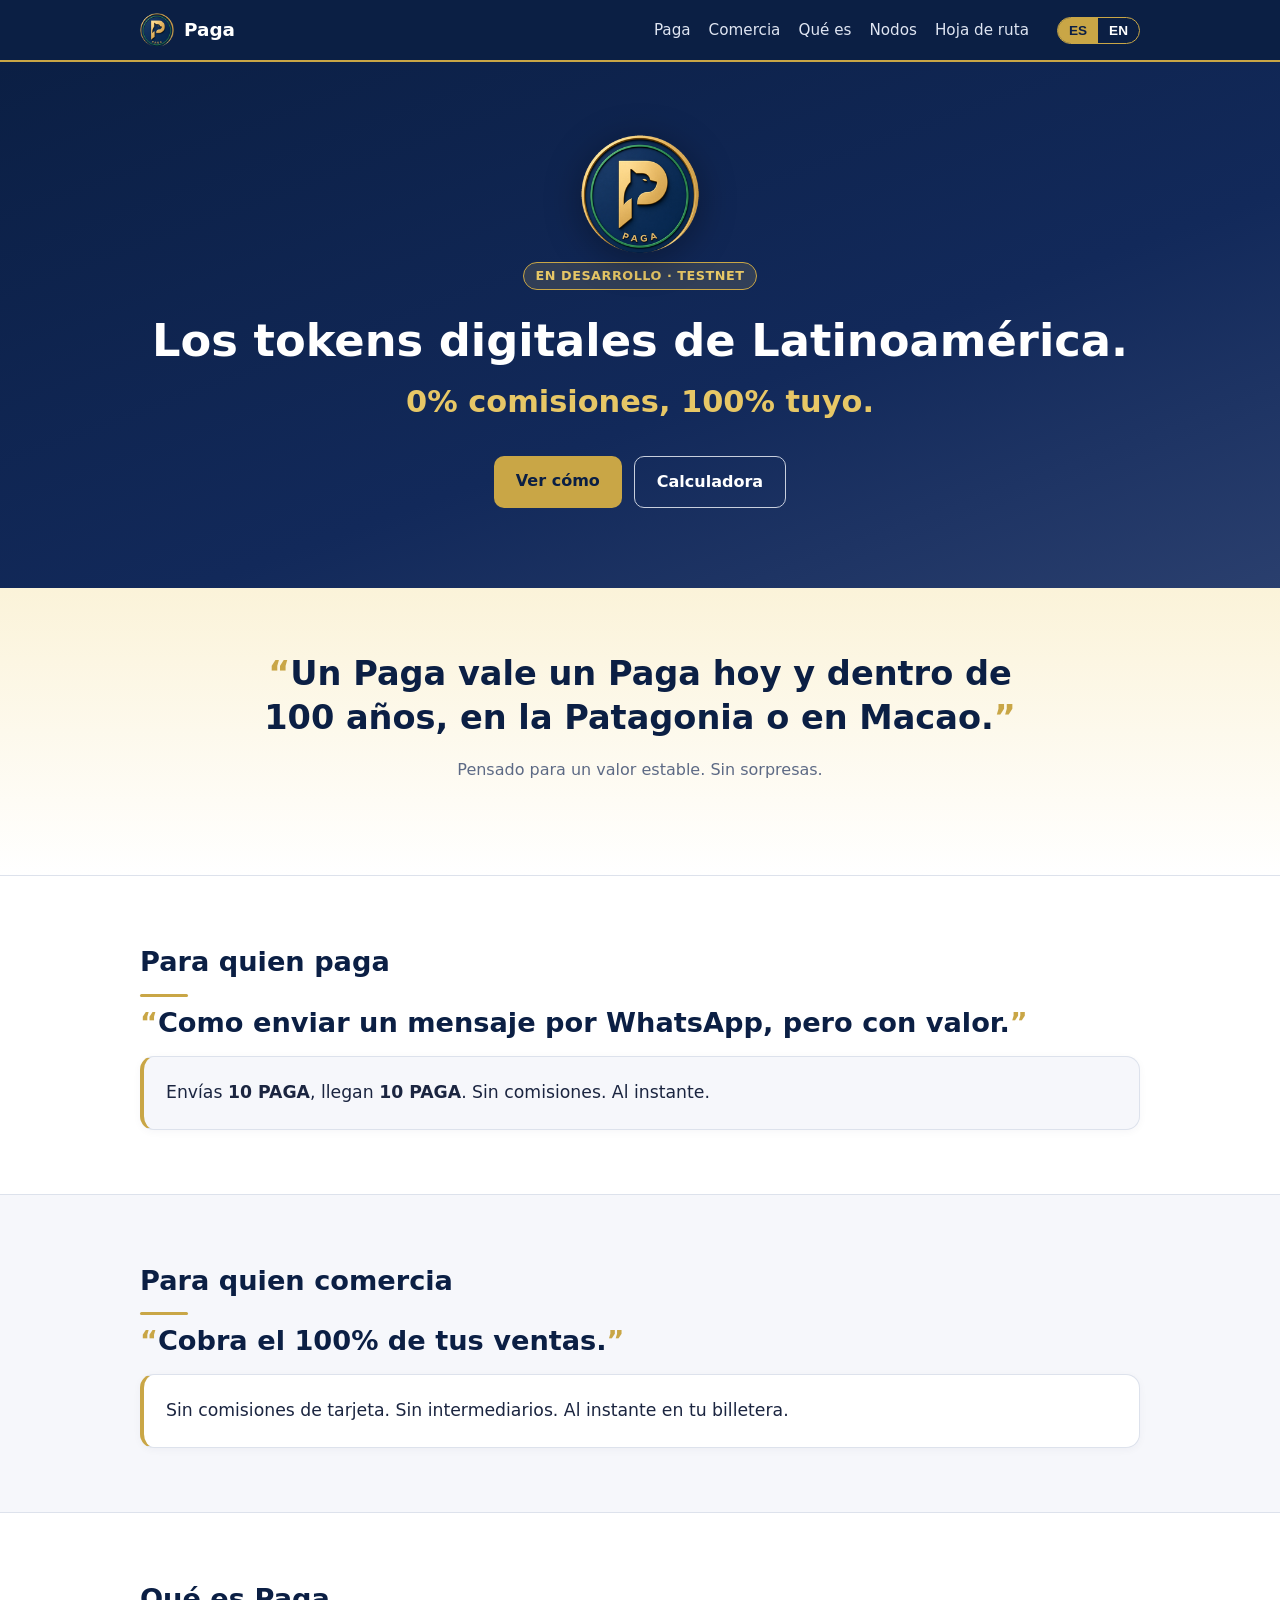
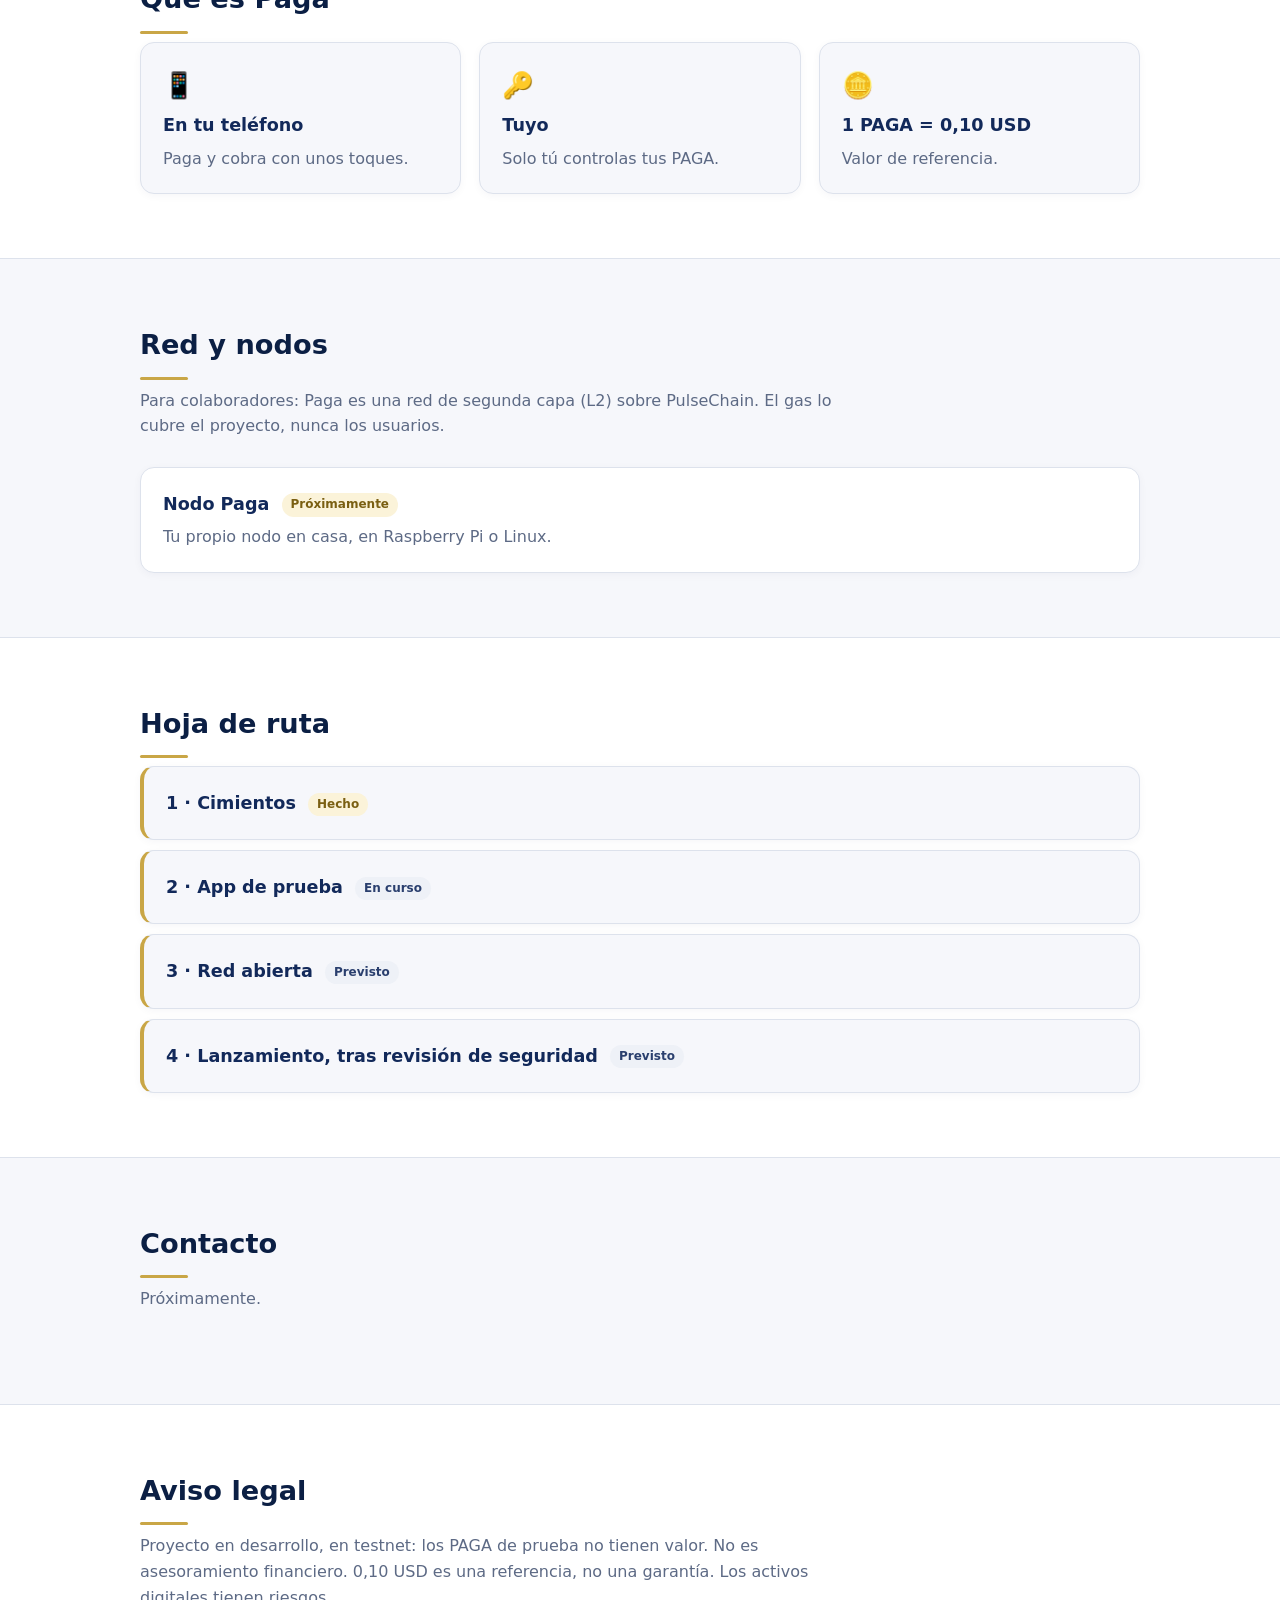
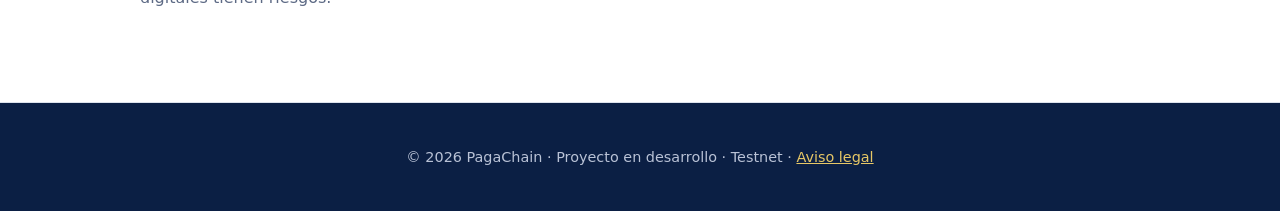
==== index.html @ f7563460 "Textos mucho más cortos (mientras más corto, mejor)" ====
<!doctype html>
<html lang="es">
<head>
<meta charset="utf-8">
<meta name="viewport" content="width=device-width,initial-scale=1">
<title data-en="Paga — The digital tokens of Latin America. 0% fees, 100% yours.">Paga — Los tokens digitales de Latinoamérica. 0% comisiones, 100% tuyo.</title>
<meta name="description" content="Los tokens digitales de Latinoamérica. 0% comisiones, 100% tuyo. Proyecto en desarrollo (testnet).">
<meta property="og:title" content="Paga — Los tokens digitales de Latinoamérica">
<meta property="og:description" content="0% comisiones, 100% tuyo. Un Paga vale un Paga hoy y dentro de 100 años. Proyecto en desarrollo (testnet).">
<meta property="og:image" content="https://pagachain.com/assets/paga-logo.png">
<meta property="og:url" content="https://pagachain.com/">
<meta name="theme-color" content="#0B1F44">
<link rel="icon" type="image/png" href="assets/paga-logo.png">
<link rel="apple-touch-icon" href="assets/apple-touch-icon.png">
<link rel="stylesheet" href="assets/style.css">
<script src="assets/i18n.js" defer></script>
</head>
<body>
<header>
  <div class="wrap">
    <a class="brand" href="#inicio"><img src="assets/paga-logo.png" alt="" width="34" height="34">Paga</a>
    <nav aria-label="Menú">
      <a href="#para-quien-paga" data-en="Pay">Paga</a>
      <a href="#para-quien-comercia" data-en="Sell">Comercia</a>
      <a href="#que-es" data-en="What is it">Qué es</a>
      <a href="#red" data-en="Nodes">Nodos</a>
      <a href="#hoja-de-ruta" data-en="Roadmap">Hoja de ruta</a>
    </nav>
    <div class="lang" role="group" aria-label="Idioma / Language">
      <button type="button" data-l="es" class="on">ES</button>
      <button type="button" data-l="en">EN</button>
    </div>
  </div>
</header>

<main>
<div class="hero" id="inicio">
  <div class="wrap">
    <img src="assets/paga-logo.png" alt="Logo PAGA" width="120" height="120">
    <div><span class="badge" data-en="IN DEVELOPMENT · TESTNET">EN DESARROLLO · TESTNET</span></div>
    <h1 data-en="The digital tokens of Latin America.">Los tokens digitales de Latinoamérica.</h1>
    <p class="slogan" data-en="0% fees, 100% yours.">0% comisiones, 100% tuyo.</p>
    <div class="btns">
      <a class="btn gold" href="#para-quien-paga" data-en="See how">Ver cómo</a>
      <a class="btn ghost" href="https://yvybitec-bigbot.github.io/paga-calculadora/" target="_blank" rel="noopener" data-en="Calculator">Calculadora</a>
    </div>
  </div>
</div>

<section id="valor" class="valor">
  <div class="wrap">
    <p class="quote" data-en="One Paga is worth one Paga today and 100 years from now, in Patagonia or in Macau.">Un Paga vale un Paga hoy y dentro de 100 años, en la Patagonia o en Macao.</p>
    <p class="lead center" data-en="Designed for a stable value. No surprises.">Pensado para un valor estable. Sin sorpresas.</p>
  </div>
</section>

<section id="para-quien-paga">
  <div class="wrap">
    <h2 data-en="For those who pay">Para quien paga</h2>
    <p class="quote left" data-en="Like sending a WhatsApp message, but with value.">Como enviar un mensaje por WhatsApp, pero con valor.</p>
    <div class="card highlight"><p data-en="You send <b>10 PAGA</b>, <b>10 PAGA</b> arrive. No fees. Instant.">Envías <b>10 PAGA</b>, llegan <b>10 PAGA</b>. Sin comisiones. Al instante.</p></div>
  </div>
</section>

<section id="para-quien-comercia">
  <div class="wrap">
    <h2 data-en="For those who sell">Para quien comercia</h2>
    <p class="quote left" data-en="Get 100% of your sales.">Cobra el 100% de tus ventas.</p>
    <div class="card highlight"><p data-en="No card fees. No intermediaries. Instantly in your wallet.">Sin comisiones de tarjeta. Sin intermediarios. Al instante en tu billetera.</p></div>
  </div>
</section>

<section id="que-es">
  <div class="wrap">
    <h2 data-en="What is Paga">Qué es Paga</h2>
    <div class="grid">
      <div class="card"><div class="icon">📱</div><h3 data-en="On your phone">En tu teléfono</h3><p data-en="Pay and get paid in a few taps.">Paga y cobra con unos toques.</p></div>
      <div class="card"><div class="icon">🔑</div><h3 data-en="Yours">Tuyo</h3><p data-en="Only you control your PAGA.">Solo tú controlas tus PAGA.</p></div>
      <div class="card"><div class="icon">🪙</div><h3 data-en="1 PAGA = 0.10 USD">1 PAGA = 0,10 USD</h3><p data-en="Reference value.">Valor de referencia.</p></div>
    </div>
  </div>
</section>

<section id="red">
  <div class="wrap">
    <h2 data-en="Network and nodes">Red y nodos</h2>
    <p class="lead" data-en="For collaborators: Paga is a layer-2 network (L2) on PulseChain. The project covers the gas, never the users.">Para colaboradores: Paga es una red de segunda capa (L2) sobre PulseChain. El gas lo cubre el proyecto, nunca los usuarios.</p>
    <div class="card"><h3><span data-en="Paga Node">Nodo Paga</span> <span class="tag gold" data-en="Coming soon">Próximamente</span></h3><p data-en="Run a node at home, on a Raspberry Pi or Linux.">Tu propio nodo en casa, en Raspberry Pi o Linux.</p></div>
  </div>
</section>

<section id="hoja-de-ruta">
  <div class="wrap">
    <h2 data-en="Roadmap">Hoja de ruta</h2>
    <div class="road">
      <div class="card"><h3><span data-en="1 · Foundations">1 · Cimientos</span> <span class="tag gold" data-en="Done">Hecho</span></h3></div>
      <div class="card"><h3><span data-en="2 · Test app">2 · App de prueba</span> <span class="tag" data-en="In progress">En curso</span></h3></div>
      <div class="card"><h3><span data-en="3 · Open network">3 · Red abierta</span> <span class="tag" data-en="Planned">Previsto</span></h3></div>
      <div class="card"><h3><span data-en="4 · Launch, after a security review">4 · Lanzamiento, tras revisión de seguridad</span> <span class="tag" data-en="Planned">Previsto</span></h3></div>
    </div>
  </div>
</section>

<section id="contacto">
  <div class="wrap">
    <h2 data-en="Contact">Contacto</h2>
    <p class="lead" data-en="Coming soon.">Próximamente.</p>
  </div>
</section>

<section id="aviso-legal" class="legal">
  <div class="wrap">
    <h2 data-en="Legal notice">Aviso legal</h2>
    <p class="lead" data-en="Project in development, on testnet: test PAGA have no value. Not financial advice. 0.10 USD is a reference, not a guarantee. Digital assets carry risks.">Proyecto en desarrollo, en testnet: los PAGA de prueba no tienen valor. No es asesoramiento financiero. 0,10 USD es una referencia, no una garantía. Los activos digitales tienen riesgos.</p>
  </div>
</section>
</main>

<footer>
  <div class="wrap">
    <p>© 2026 PagaChain · <span data-en="Project in development · Testnet">Proyecto en desarrollo · Testnet</span> · <a href="#aviso-legal" data-en="Legal notice">Aviso legal</a></p>
  </div>
</footer>
</body>
</html>
---- assets/style.css ----
:root{--navy:#0B1F44;--navy2:#12295A;--navy3:#2A3F6E;--gold:#C9A646;--gold2:#E7C766;--text:#1b2540;--muted:#5d6a85;--bg:#f6f7fb;--line:#dde2ec}
*{box-sizing:border-box}
html{scroll-behavior:smooth}
body{margin:0;font-family:-apple-system,system-ui,"Segoe UI",Roboto,sans-serif;color:var(--text);background:var(--bg);line-height:1.6}
a{color:var(--navy2)}
.wrap{max-width:1040px;margin:0 auto;padding:0 20px}
header{position:sticky;top:0;z-index:10;background:var(--navy);color:#fff;border-bottom:2px solid var(--gold)}
header .wrap{display:flex;align-items:center;gap:16px;height:60px}
.brand{display:flex;align-items:center;gap:10px;color:#fff;text-decoration:none;font-weight:700;font-size:1.15rem}
.brand img{width:34px;height:34px}
nav{margin-left:auto;display:flex;gap:18px;flex-wrap:wrap}
nav a{color:#dfe5f2;text-decoration:none;font-size:.95rem}
nav a:hover{color:var(--gold2)}
.lang{margin-left:12px;display:flex;border:1px solid var(--gold);border-radius:999px;overflow:hidden}
.lang button{background:none;border:0;color:#fff;padding:5px 11px;cursor:pointer;font-weight:600;font-size:.85rem}
.lang button.on{background:var(--gold);color:var(--navy)}
@media(max-width:820px){nav{display:none}.lang{margin-left:auto}}
.hero{background:linear-gradient(160deg,var(--navy) 0%,var(--navy2) 60%,var(--navy3) 100%);color:#fff;padding:72px 0 80px;text-align:center}
.hero img{width:120px;height:120px;filter:drop-shadow(0 6px 18px rgba(0,0,0,.35))}
.hero h1{font-size:clamp(1.8rem,4.5vw,2.8rem);margin:18px 0 10px;line-height:1.2}
.hero h1 span{color:var(--gold2)}
.hero p{max-width:640px;margin:0 auto 28px;color:#d4dbea;font-size:1.08rem}
.badge{display:inline-block;background:rgba(231,199,102,.15);color:var(--gold2);border:1px solid var(--gold);border-radius:999px;padding:3px 12px;font-size:.8rem;font-weight:600;letter-spacing:.04em;margin-bottom:6px}
.btns{display:flex;gap:12px;justify-content:center;flex-wrap:wrap}
.btn{display:inline-block;padding:12px 22px;border-radius:10px;text-decoration:none;font-weight:700}
.btn.gold{background:var(--gold);color:var(--navy)}
.btn.gold:hover{background:var(--gold2)}
.btn.ghost{border:1px solid #c8cfdd;color:#fff}
.btn.ghost:hover{border-color:var(--gold2);color:var(--gold2)}
section{padding:64px 0;border-bottom:1px solid var(--line)}
section:nth-of-type(even){background:#fff}
h2{color:var(--navy);font-size:1.7rem;margin:0 0 8px}
h2::after{content:"";display:block;width:48px;height:3px;background:var(--gold);margin-top:10px;border-radius:2px}
.lead{color:var(--muted);max-width:720px;margin:0 0 28px}
.grid{display:grid;grid-template-columns:repeat(auto-fit,minmax(230px,1fr));gap:18px}
.card{background:#fff;border:1px solid var(--line);border-radius:14px;padding:22px;box-shadow:0 2px 8px rgba(11,31,68,.04)}
section:nth-of-type(even) .card{background:var(--bg)}
.card h3{margin:0 0 6px;color:var(--navy2);font-size:1.1rem}
.card p{margin:0;color:var(--muted)}
.icon{font-size:1.6rem;margin-bottom:6px}
.steps{counter-reset:s;list-style:none;padding:0;margin:0;display:grid;gap:14px}
.steps li{counter-increment:s;position:relative;padding:16px 18px 16px 62px;background:#fff;border:1px solid var(--line);border-radius:12px}
.steps li::before{content:counter(s);position:absolute;left:16px;top:14px;width:32px;height:32px;border-radius:50%;background:var(--navy);color:var(--gold2);display:grid;place-items:center;font-weight:700}
.road{display:grid;gap:10px}
.road .card{border-left:4px solid var(--gold)}
.tag{display:inline-block;font-size:.75rem;font-weight:700;padding:2px 9px;border-radius:999px;background:#eef1f7;color:var(--navy3);margin-left:6px;vertical-align:middle}
.tag.gold{background:#fbf3d9;color:#7a5f12}
.legal{background:#fff}
.legal ul{color:var(--muted);padding-left:20px}
footer{background:var(--navy);color:#b9c2d6;padding:28px 0;font-size:.9rem;text-align:center}
footer a{color:var(--gold2)}
[data-en]{}
.hero p.slogan{color:var(--gold2);font-size:clamp(1.3rem,3.2vw,1.9rem);font-weight:700;margin:0 auto 30px}
section.valor{background:linear-gradient(180deg,#fbf3d9 0%,#fff 100%)}
.quote{font-size:clamp(1.4rem,3.6vw,2.1rem);font-weight:800;color:var(--navy);text-align:center;max-width:820px;margin:0 auto 18px;line-height:1.3}
.quote::before{content:"“";color:var(--gold)}.quote::after{content:"”";color:var(--gold)}
.lead.center{text-align:center;margin-left:auto;margin-right:auto}
.quote.left{text-align:left;margin:6px 0 16px;max-width:none;font-size:clamp(1.25rem,3vw,1.7rem)}
.card.highlight{border-left:4px solid var(--gold);font-size:1.08rem}
.card.highlight p{color:var(--text)}
.road .card h3{margin:0}
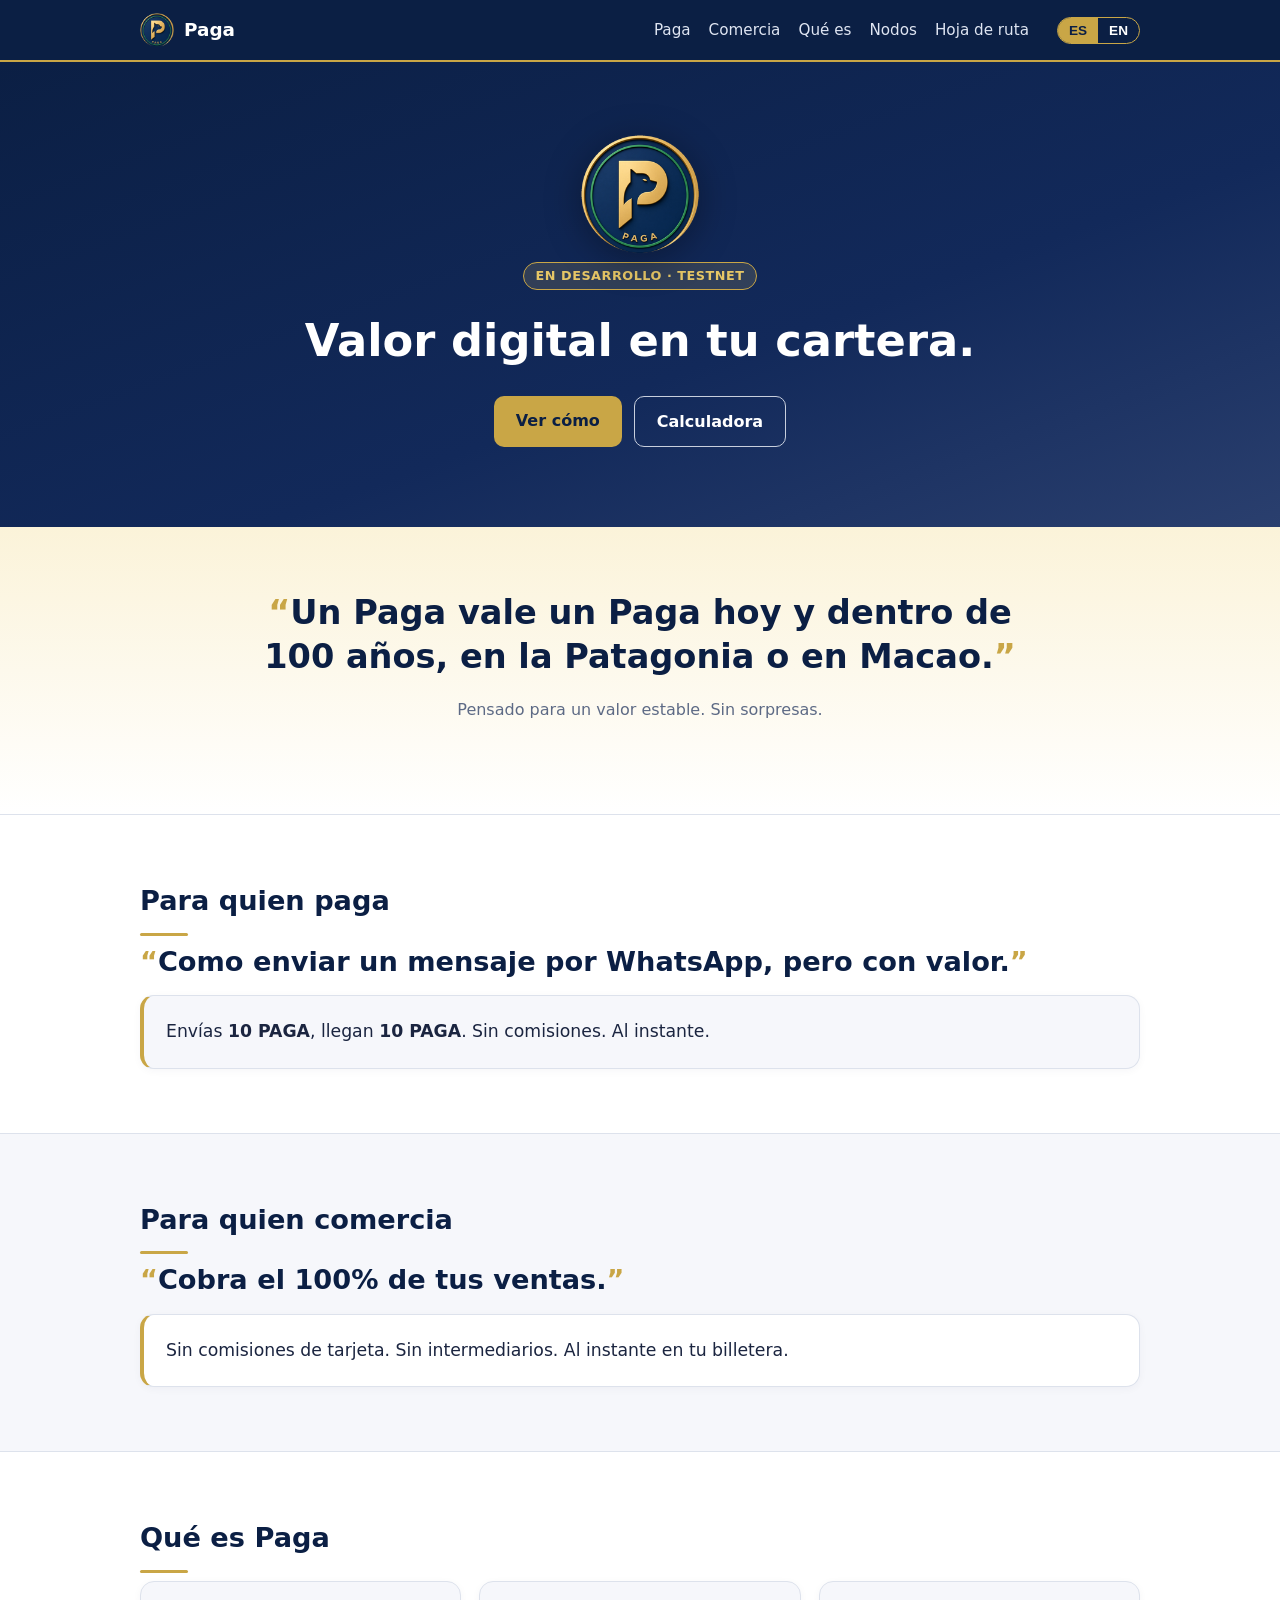
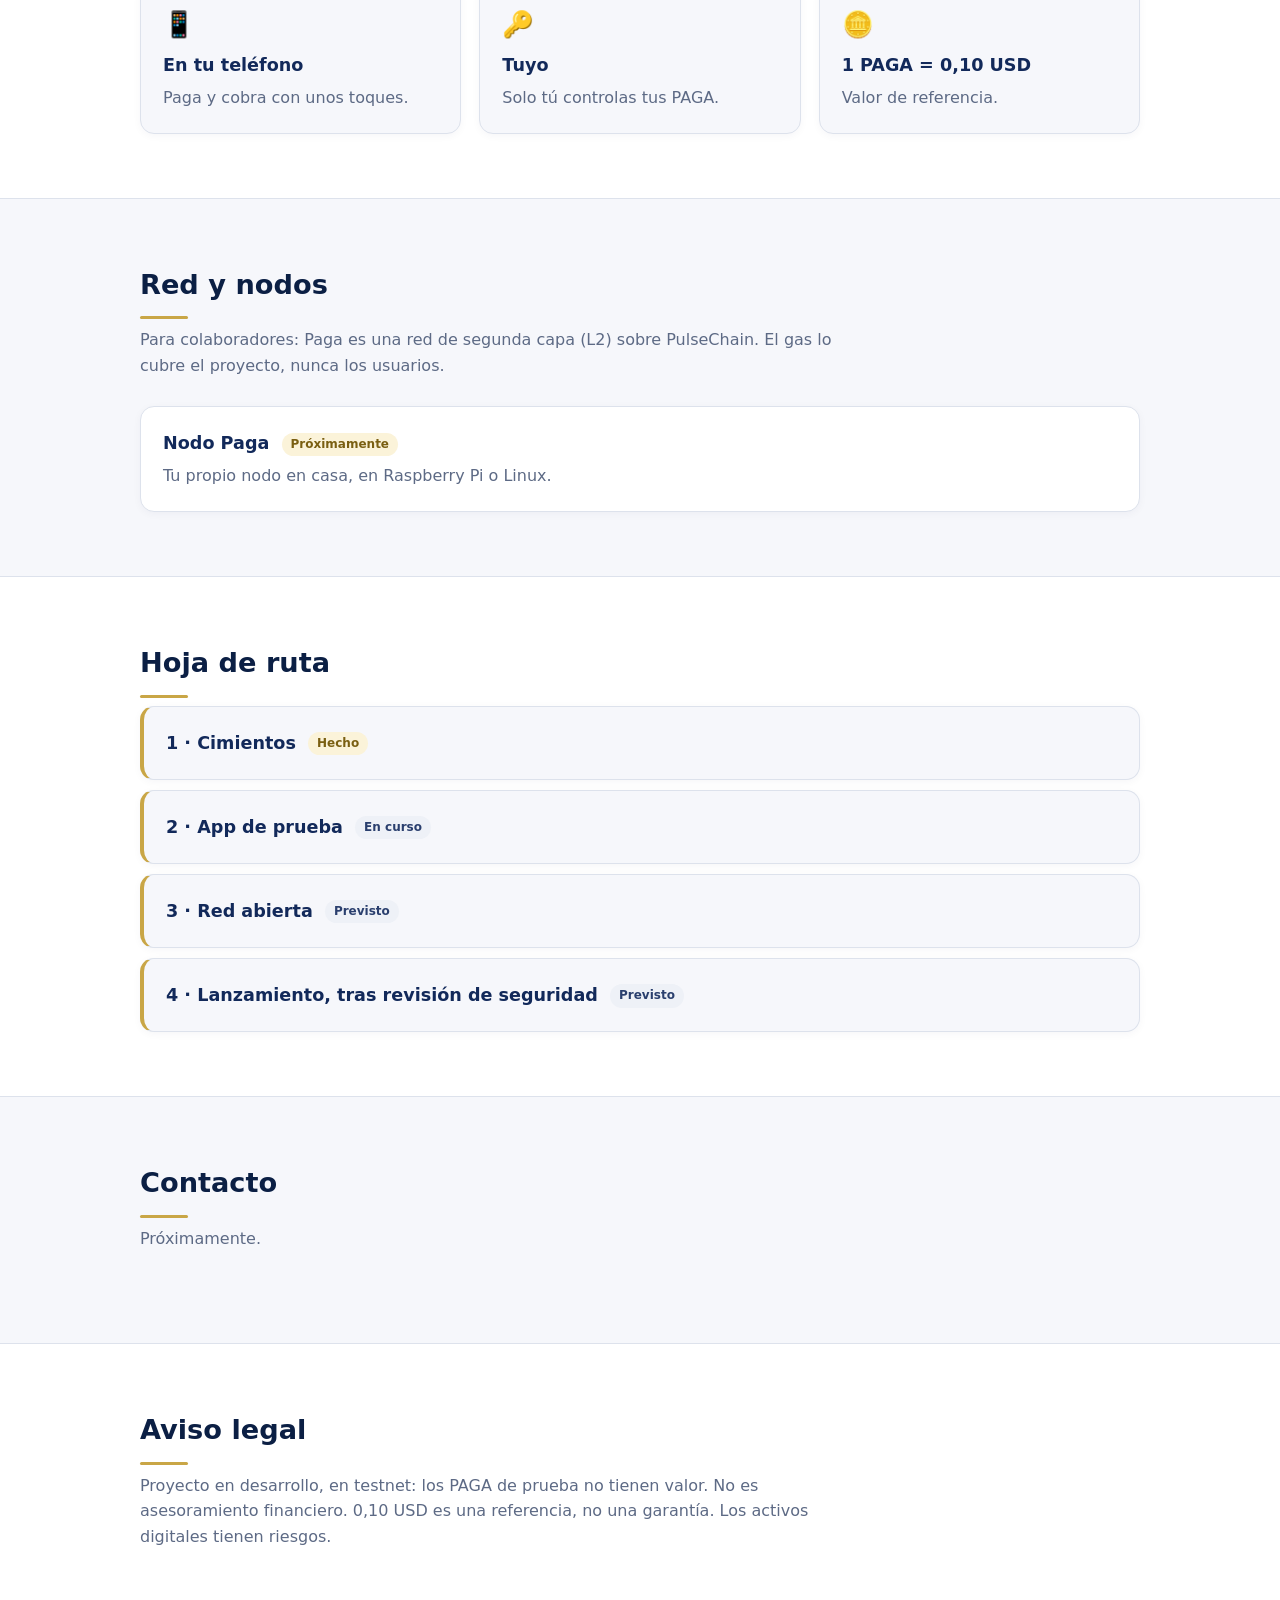
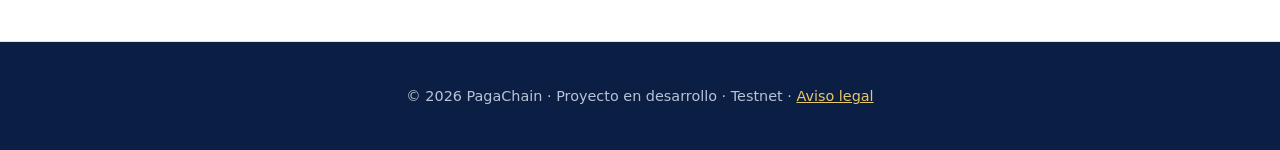
==== commit eb0cca63: "Hero: 'Valor digital en tu cartera.'" ====
--- a/index.html
+++ b/index.html
@@ -3,10 +3,14 @@
 <head>
 <meta charset="utf-8">
 <meta name="viewport" content="width=device-width,initial-scale=1">
-<title data-en="Paga — The digital tokens of Latin America. 0% fees, 100% yours.">Paga — Los tokens digitales de Latinoamérica. 0% comisiones, 100% tuyo.</title>
-<meta name="description" content="Los tokens digitales de Latinoamérica. 0% comisiones, 100% tuyo. Proyecto en desarrollo (testnet).">
-<meta property="og:title" content="Paga — Los tokens digitales de Latinoamérica">
-<meta property="og:description" content="0% comisiones, 100% tuyo. Un Paga vale un Paga hoy y dentro de 100 años. Proyecto en desarrollo (testnet).">
+<title data-en="Paga — Digital value in your wallet">Paga — Valor digital en tu cartera</title>
+<meta name="description" content="Paga — Valor digital en tu cartera. Proyecto en desarrollo (testnet).">
+<meta property="og:title" content="Paga — Valor digital en tu cartera">
+<meta property="og:description" content="Paga — Valor digital en tu cartera. Proyecto en desarrollo (testnet).">
+<meta name="twitter:card" content="summary">
+<meta name="twitter:title" content="Paga — Valor digital en tu cartera">
+<meta name="twitter:description" content="Paga — Valor digital en tu cartera. Proyecto en desarrollo (testnet).">
+<meta name="twitter:image" content="https://pagachain.com/assets/paga-logo.png">
 <meta property="og:image" content="https://pagachain.com/assets/paga-logo.png">
 <meta property="og:url" content="https://pagachain.com/">
 <meta name="theme-color" content="#0B1F44">
@@ -38,8 +42,7 @@
   <div class="wrap">
     <img src="assets/paga-logo.png" alt="Logo PAGA" width="120" height="120">
     <div><span class="badge" data-en="IN DEVELOPMENT · TESTNET">EN DESARROLLO · TESTNET</span></div>
-    <h1 data-en="The digital tokens of Latin America.">Los tokens digitales de Latinoamérica.</h1>
-    <p class="slogan" data-en="0% fees, 100% yours.">0% comisiones, 100% tuyo.</p>
+    <h1 data-en="Digital value in your wallet.">Valor digital en tu cartera.</h1>
     <div class="btns">
       <a class="btn gold" href="#para-quien-paga" data-en="See how">Ver cómo</a>
       <a class="btn ghost" href="https://yvybitec-bigbot.github.io/paga-calculadora/" target="_blank" rel="noopener" data-en="Calculator">Calculadora</a>
--- a/assets/style.css
+++ b/assets/style.css
@@ -17,7 +17,7 @@
 @media(max-width:820px){nav{display:none}.lang{margin-left:auto}}
 .hero{background:linear-gradient(160deg,var(--navy) 0%,var(--navy2) 60%,var(--navy3) 100%);color:#fff;padding:72px 0 80px;text-align:center}
 .hero img{width:120px;height:120px;filter:drop-shadow(0 6px 18px rgba(0,0,0,.35))}
-.hero h1{font-size:clamp(1.8rem,4.5vw,2.8rem);margin:18px 0 10px;line-height:1.2}
+.hero h1{font-size:clamp(1.8rem,4.5vw,2.8rem);margin:18px 0 28px;line-height:1.2}
 .hero h1 span{color:var(--gold2)}
 .hero p{max-width:640px;margin:0 auto 28px;color:#d4dbea;font-size:1.08rem}
 .badge{display:inline-block;background:rgba(231,199,102,.15);color:var(--gold2);border:1px solid var(--gold);border-radius:999px;padding:3px 12px;font-size:.8rem;font-weight:600;letter-spacing:.04em;margin-bottom:6px}
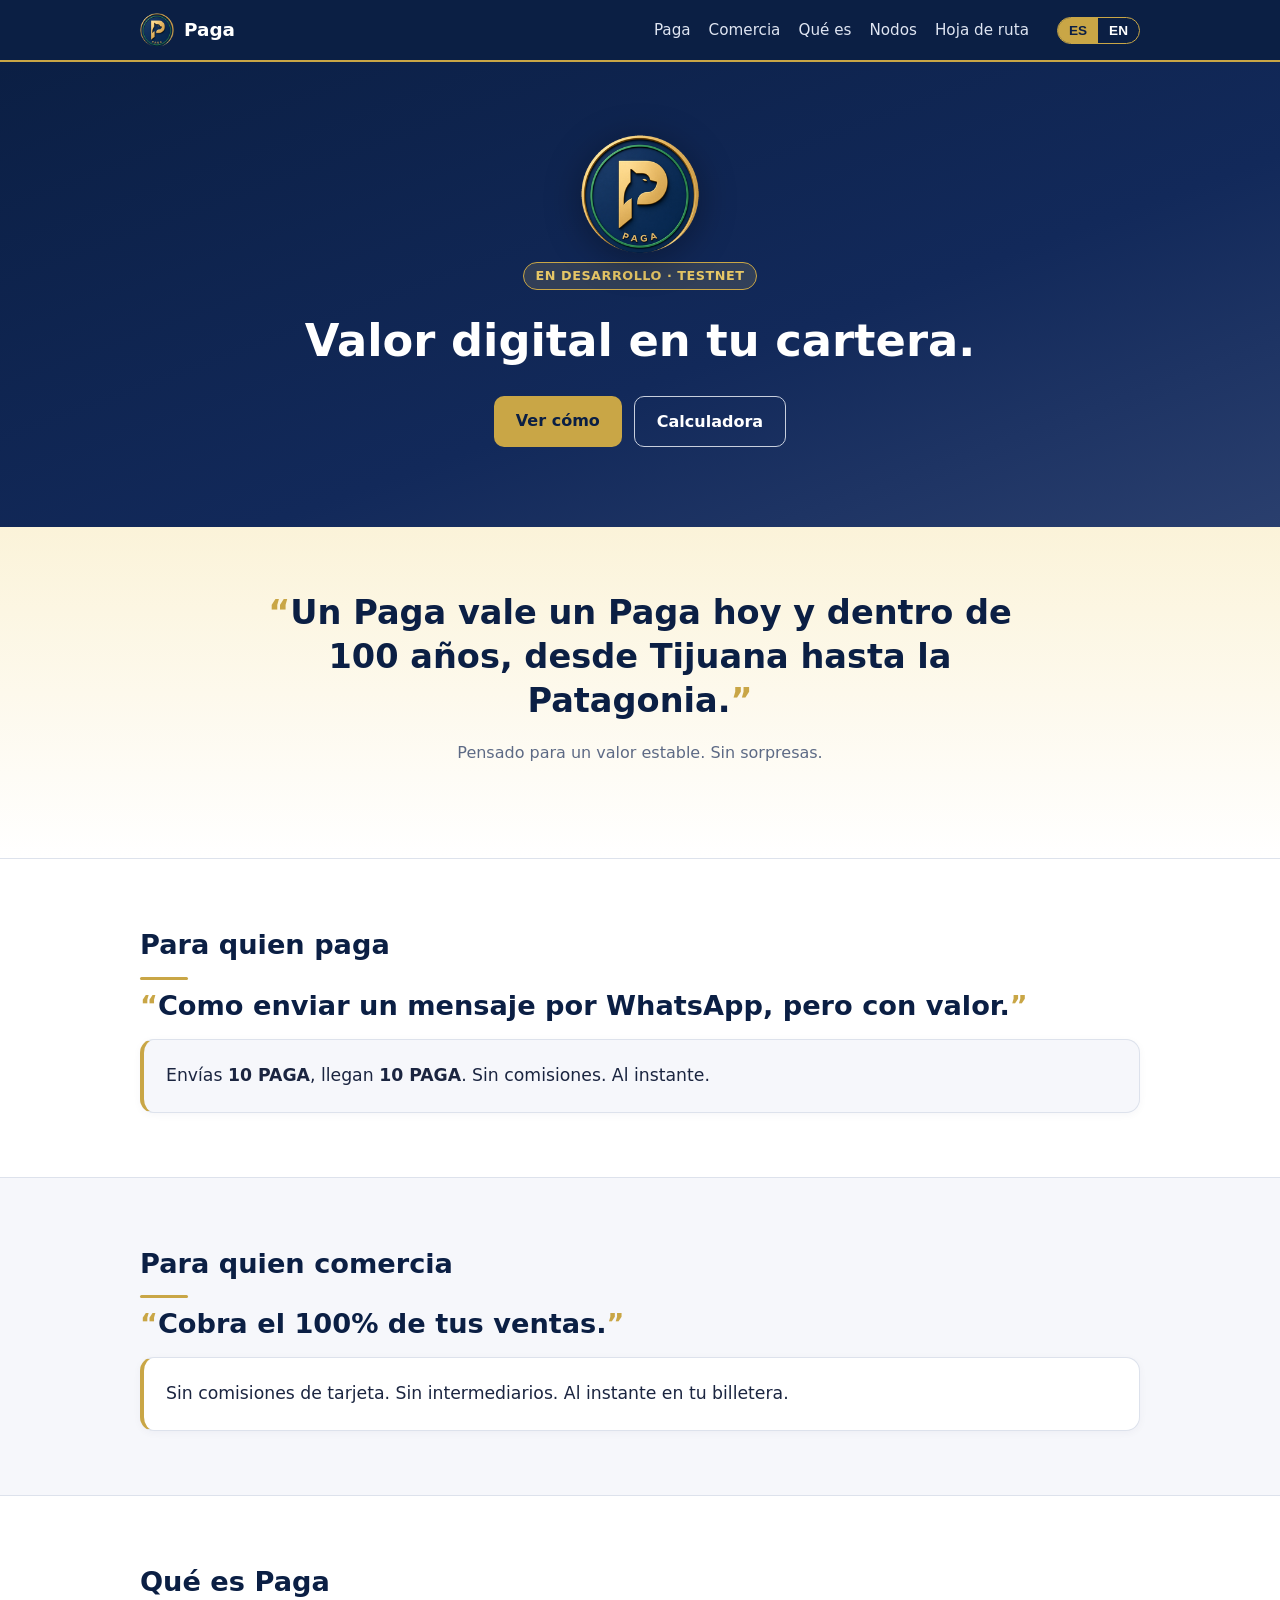
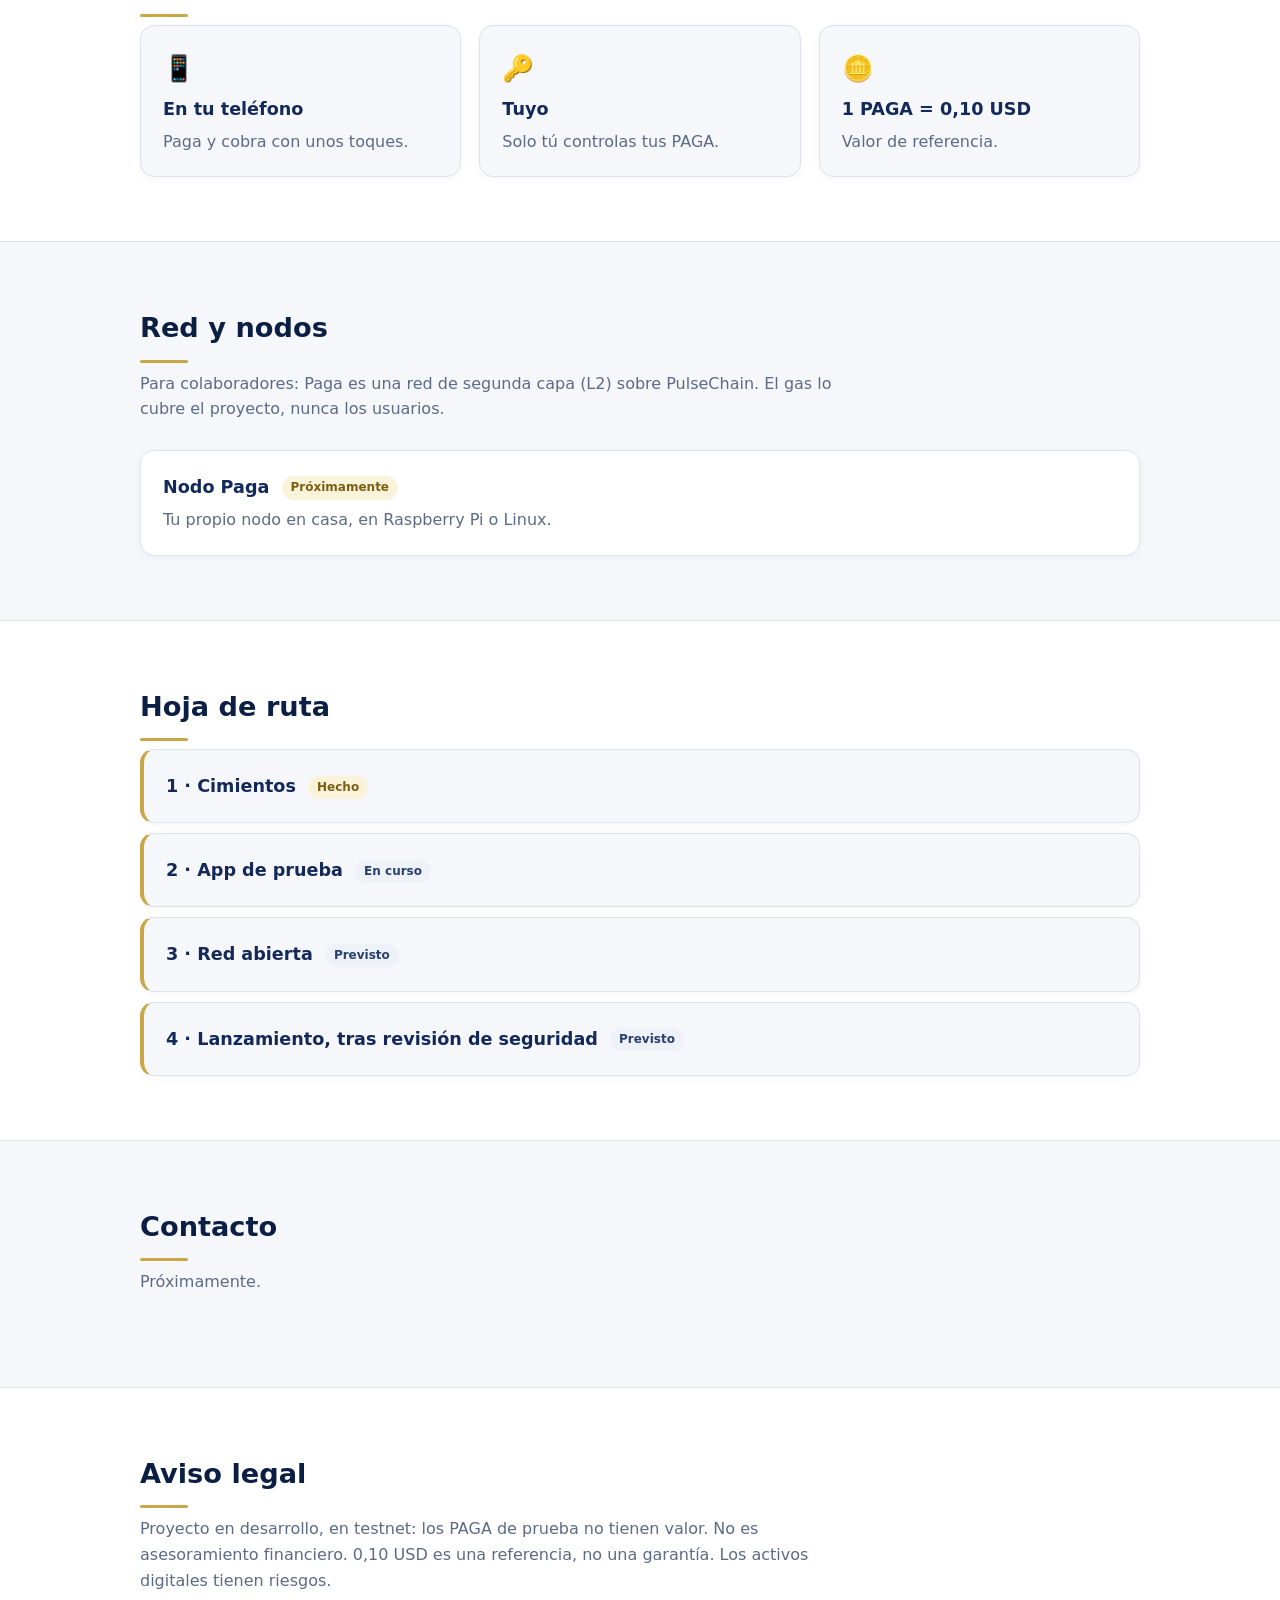
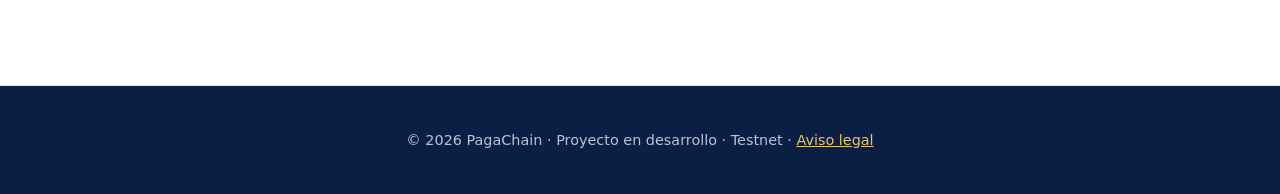
==== commit ee4ee2d3: "Frase de los 100 años: desde Tijuana hasta la Patagonia" ====
--- a/index.html
+++ b/index.html
@@ -52,7 +52,7 @@
 
 <section id="valor" class="valor">
   <div class="wrap">
-    <p class="quote" data-en="One Paga is worth one Paga today and 100 years from now, in Patagonia or in Macau.">Un Paga vale un Paga hoy y dentro de 100 años, en la Patagonia o en Macao.</p>
+    <p class="quote" data-en="One Paga is worth one Paga today and in 100 years, from Tijuana to Patagonia.">Un Paga vale un Paga hoy y dentro de 100 años, desde Tijuana hasta la Patagonia.</p>
     <p class="lead center" data-en="Designed for a stable value. No surprises.">Pensado para un valor estable. Sin sorpresas.</p>
   </div>
 </section>
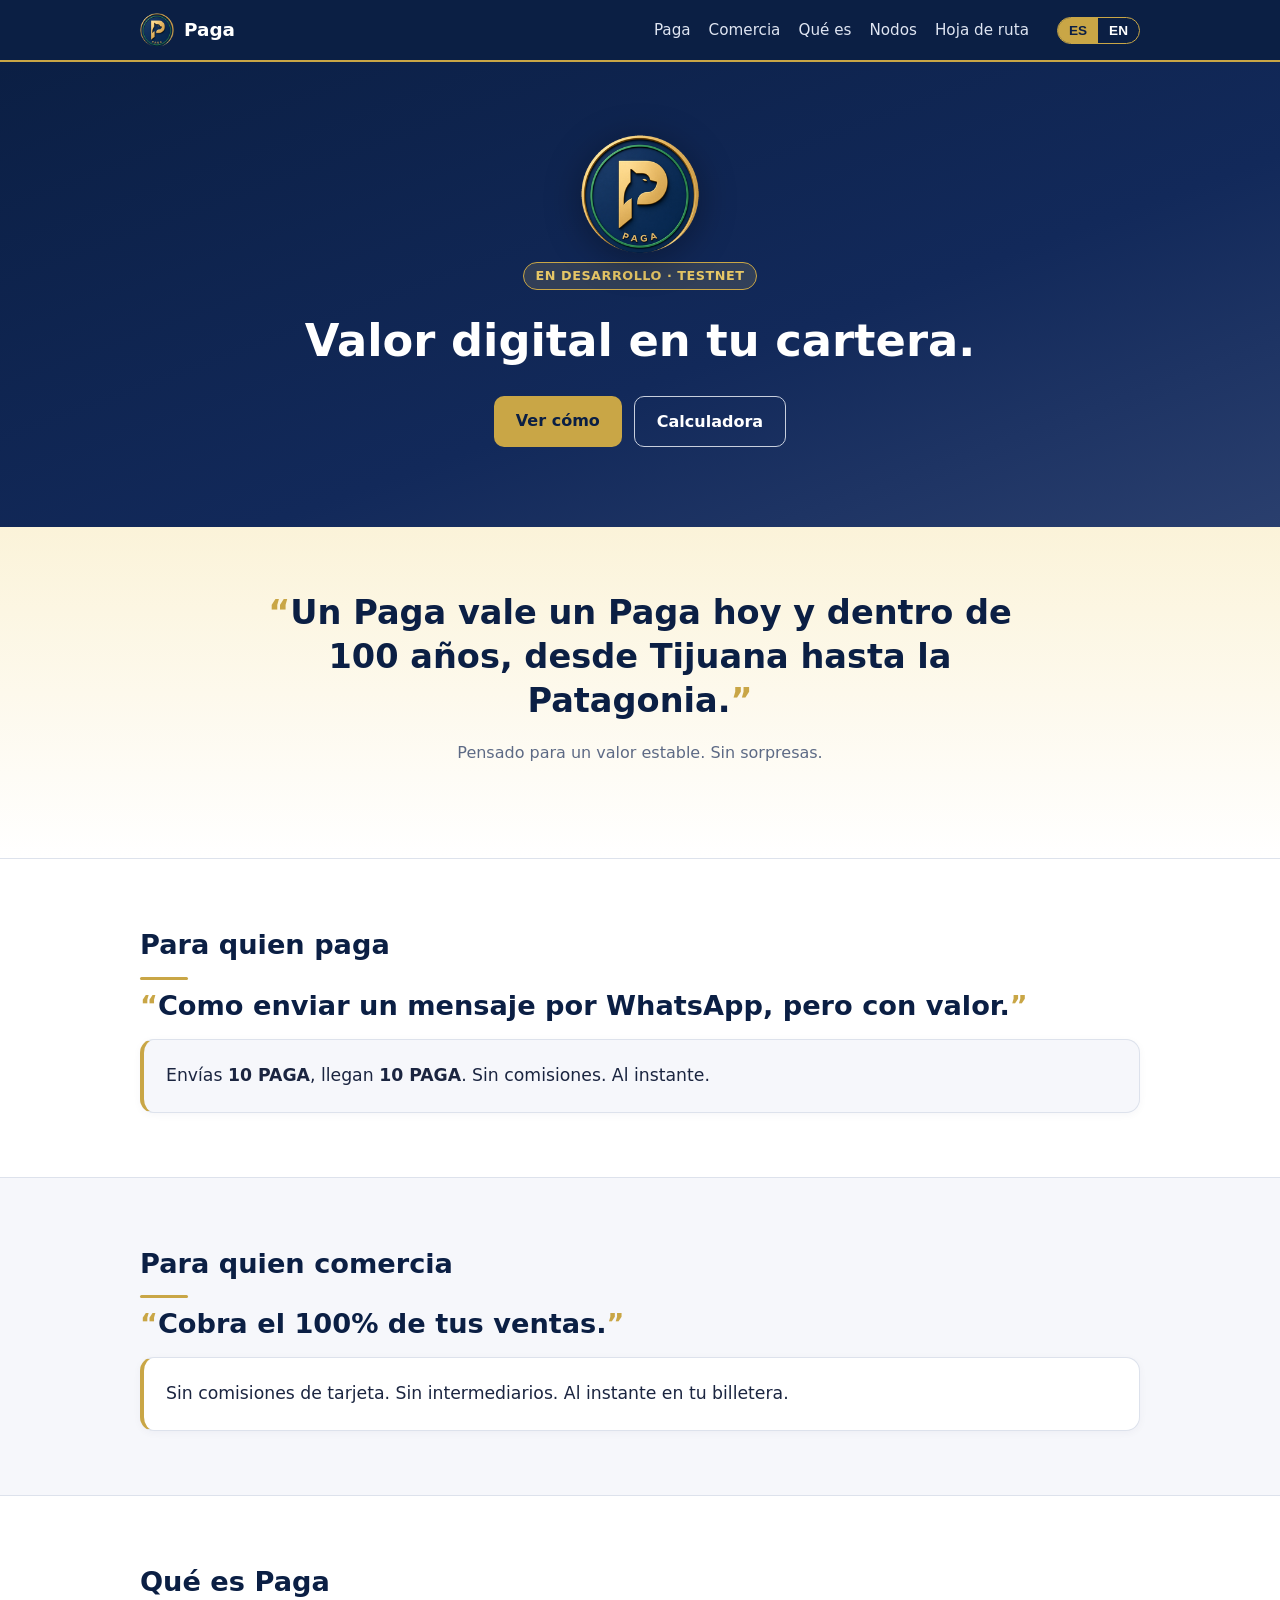
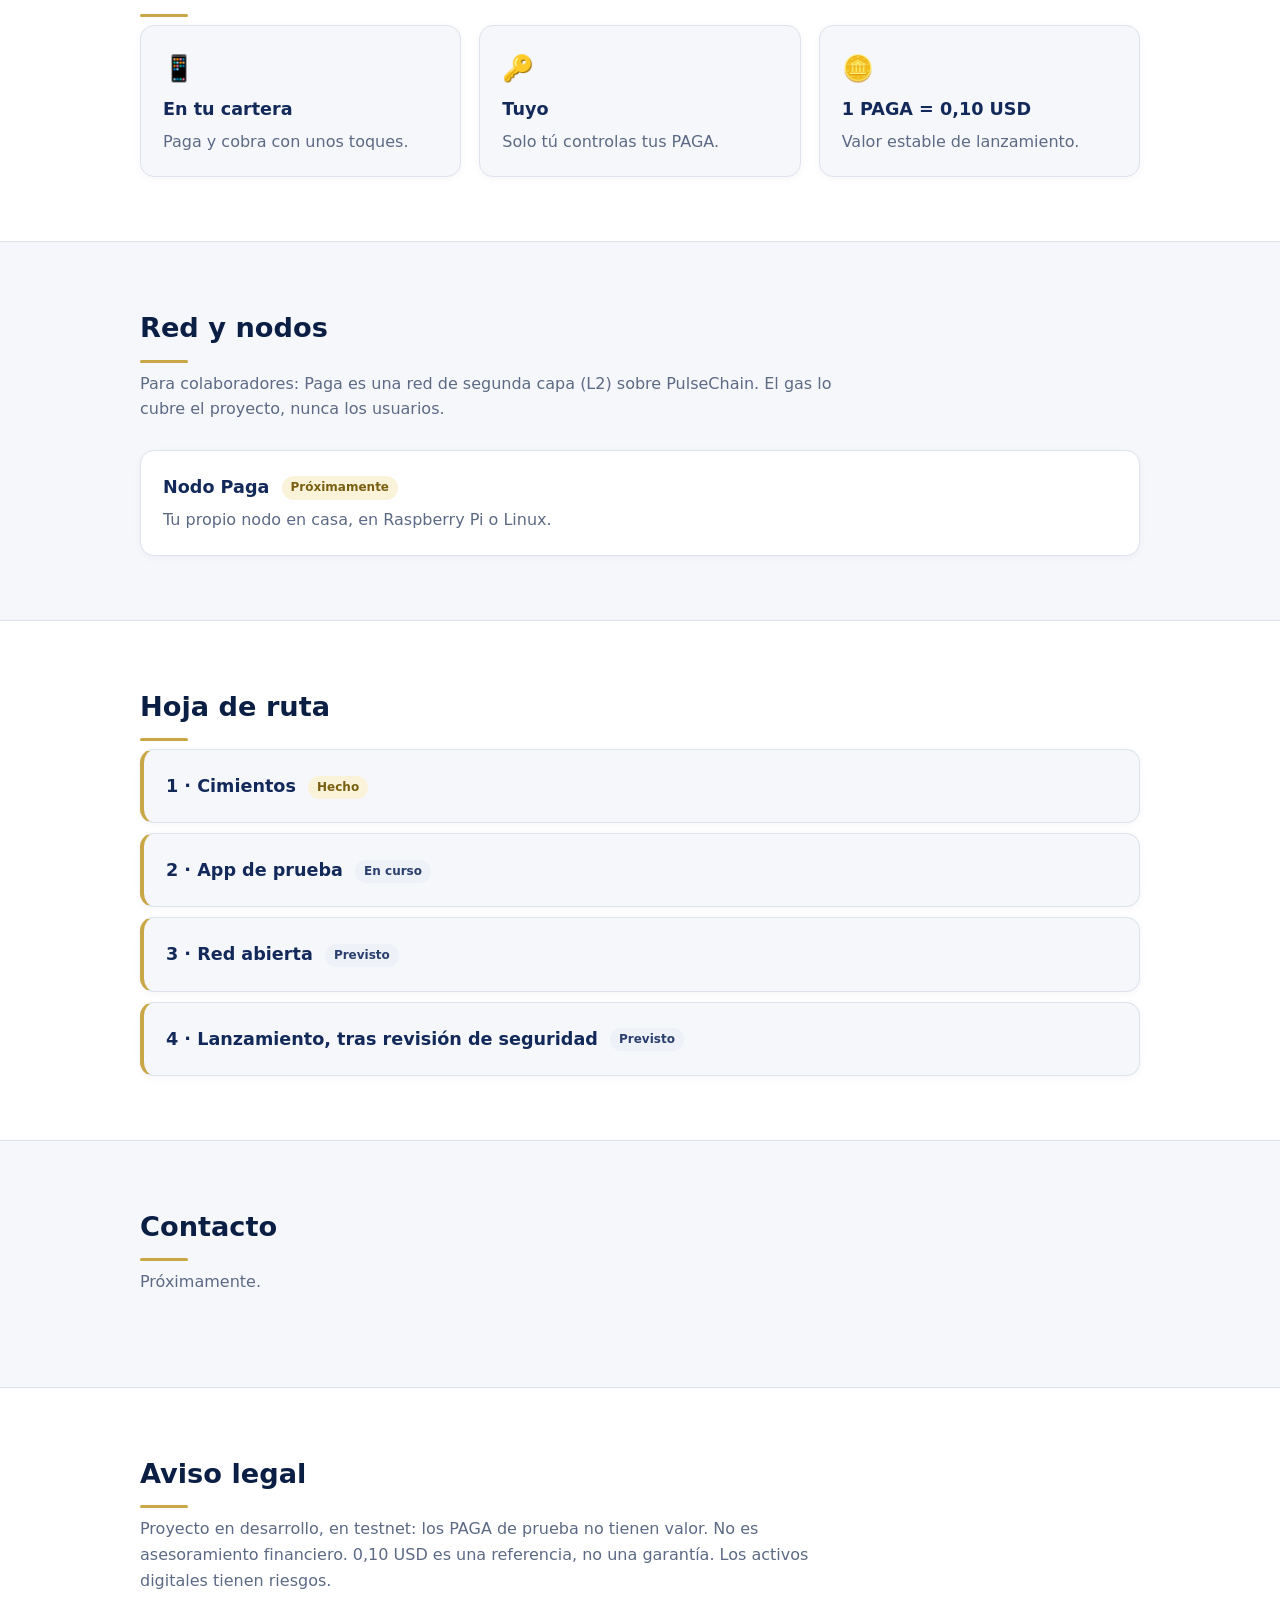
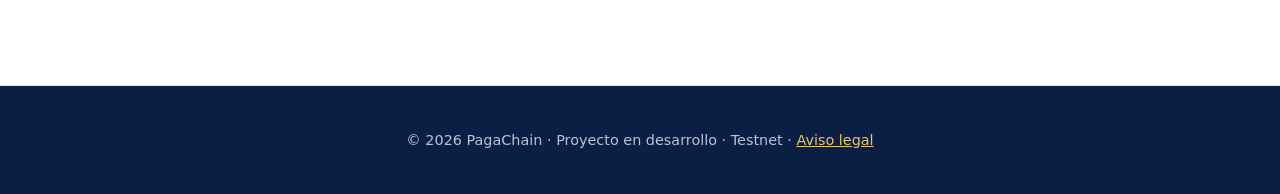
==== commit 6b539a8f: "Qué es Paga: 'En tu cartera' y 'Valor estable de lanzamiento'" ====
--- a/index.html
+++ b/index.html
@@ -77,9 +77,9 @@
   <div class="wrap">
     <h2 data-en="What is Paga">Qué es Paga</h2>
     <div class="grid">
-      <div class="card"><div class="icon">📱</div><h3 data-en="On your phone">En tu teléfono</h3><p data-en="Pay and get paid in a few taps.">Paga y cobra con unos toques.</p></div>
+      <div class="card"><div class="icon">📱</div><h3 data-en="In your wallet">En tu cartera</h3><p data-en="Pay and get paid in a few taps.">Paga y cobra con unos toques.</p></div>
       <div class="card"><div class="icon">🔑</div><h3 data-en="Yours">Tuyo</h3><p data-en="Only you control your PAGA.">Solo tú controlas tus PAGA.</p></div>
-      <div class="card"><div class="icon">🪙</div><h3 data-en="1 PAGA = 0.10 USD">1 PAGA = 0,10 USD</h3><p data-en="Reference value.">Valor de referencia.</p></div>
+      <div class="card"><div class="icon">🪙</div><h3 data-en="1 PAGA = 0.10 USD">1 PAGA = 0,10 USD</h3><p data-en="Stable launch value.">Valor estable de lanzamiento.</p></div>
     </div>
   </div>
 </section>
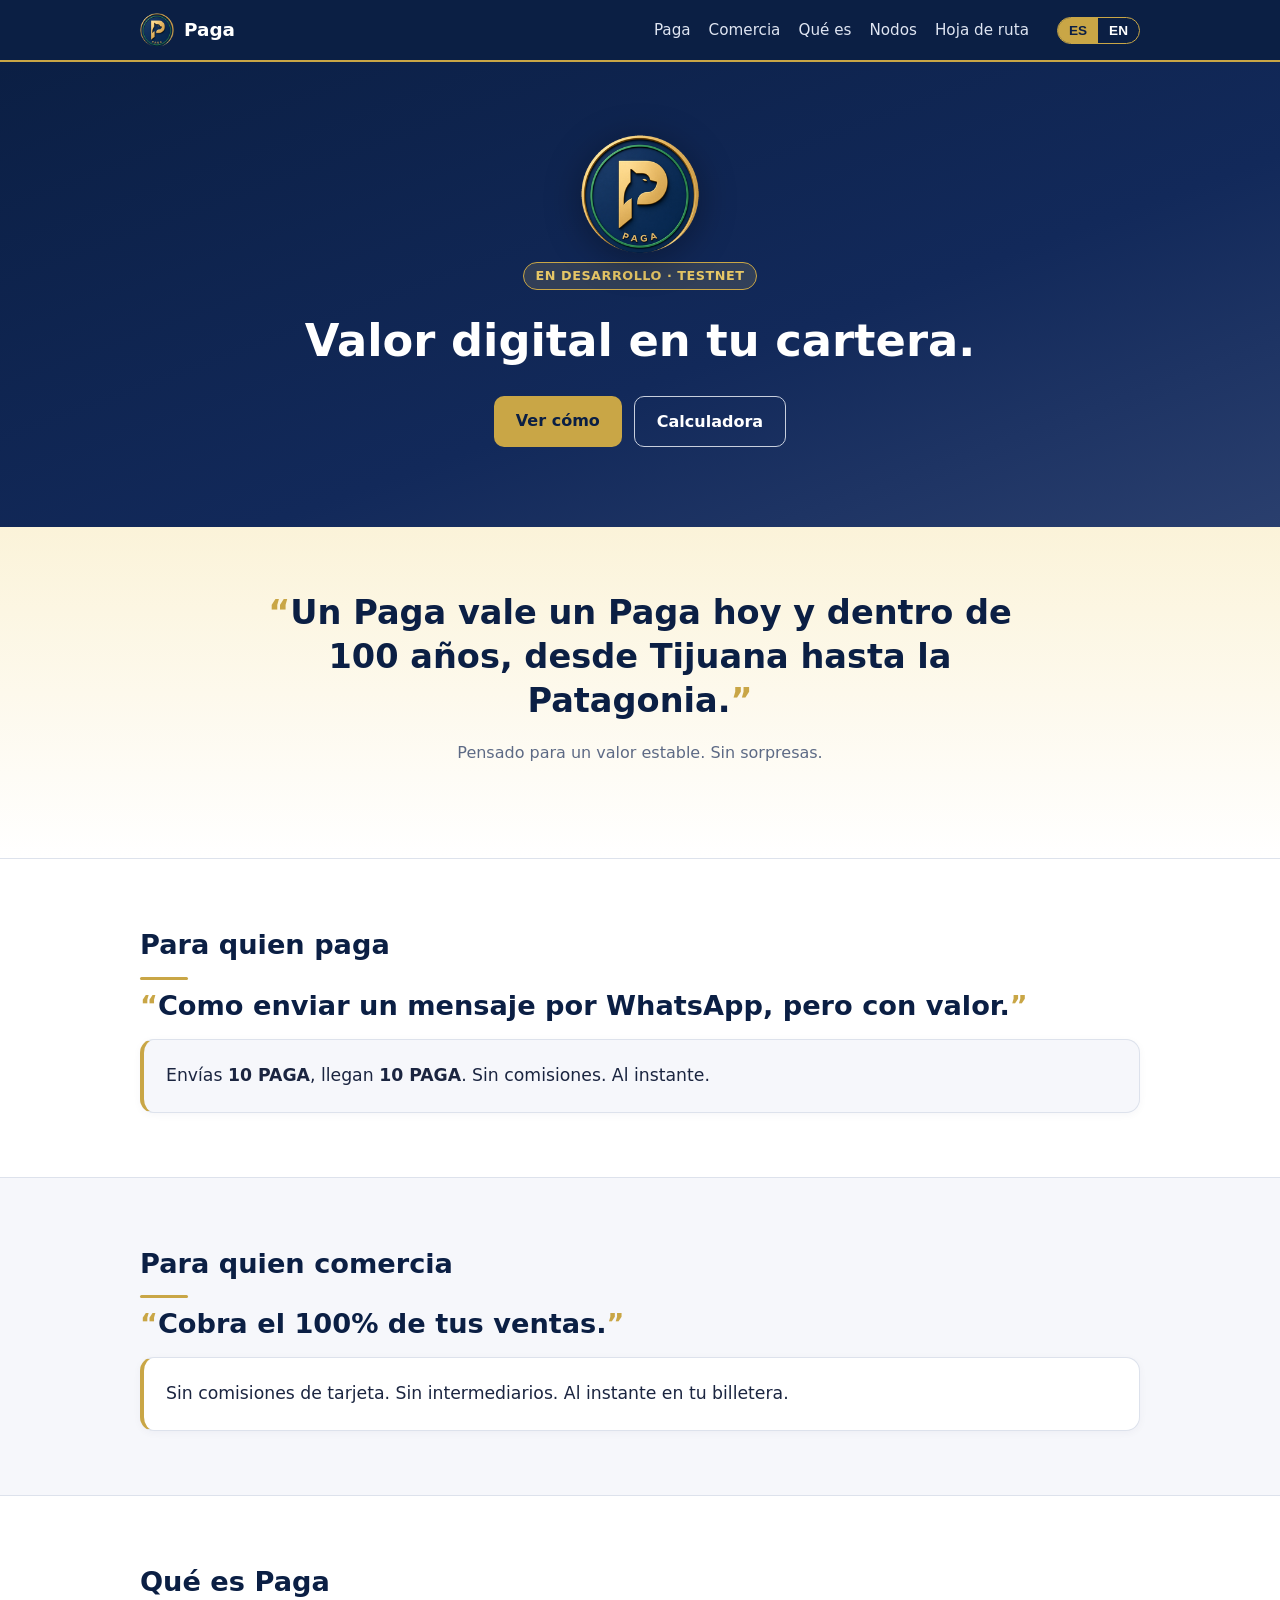
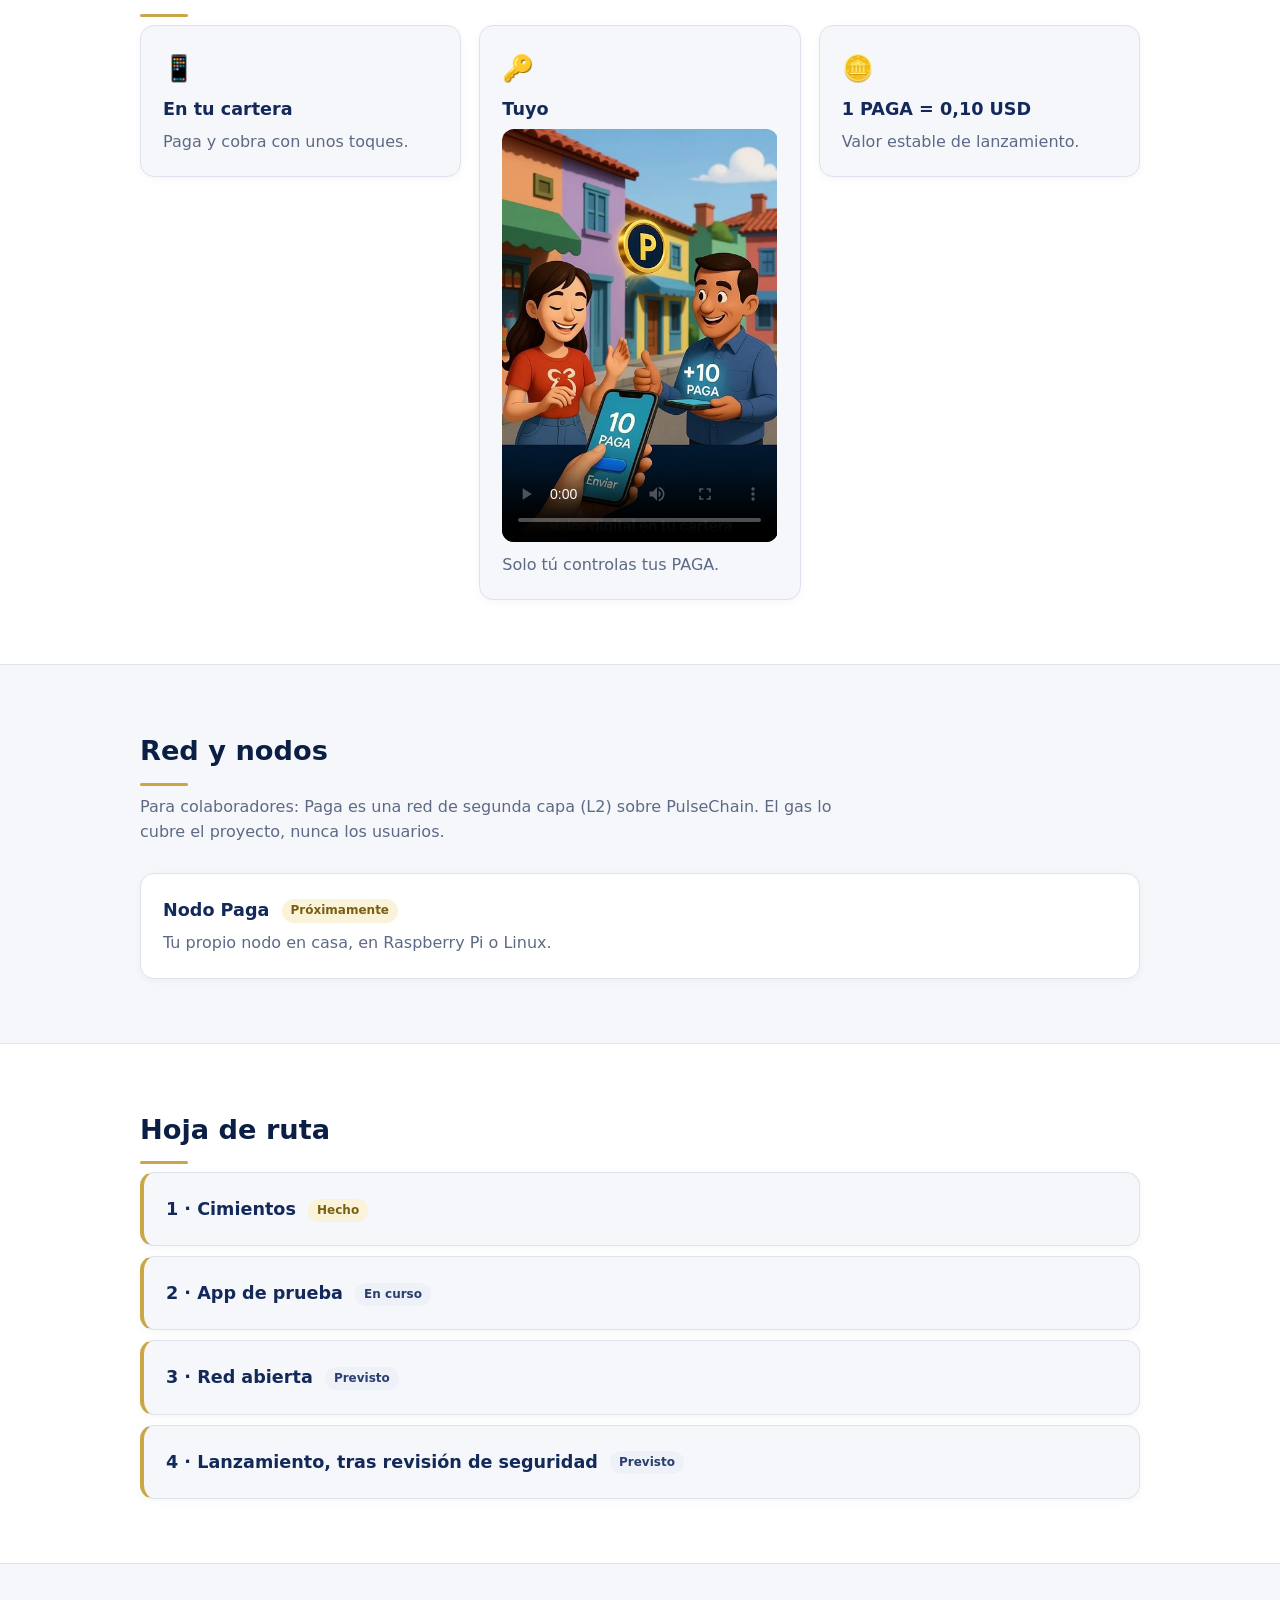
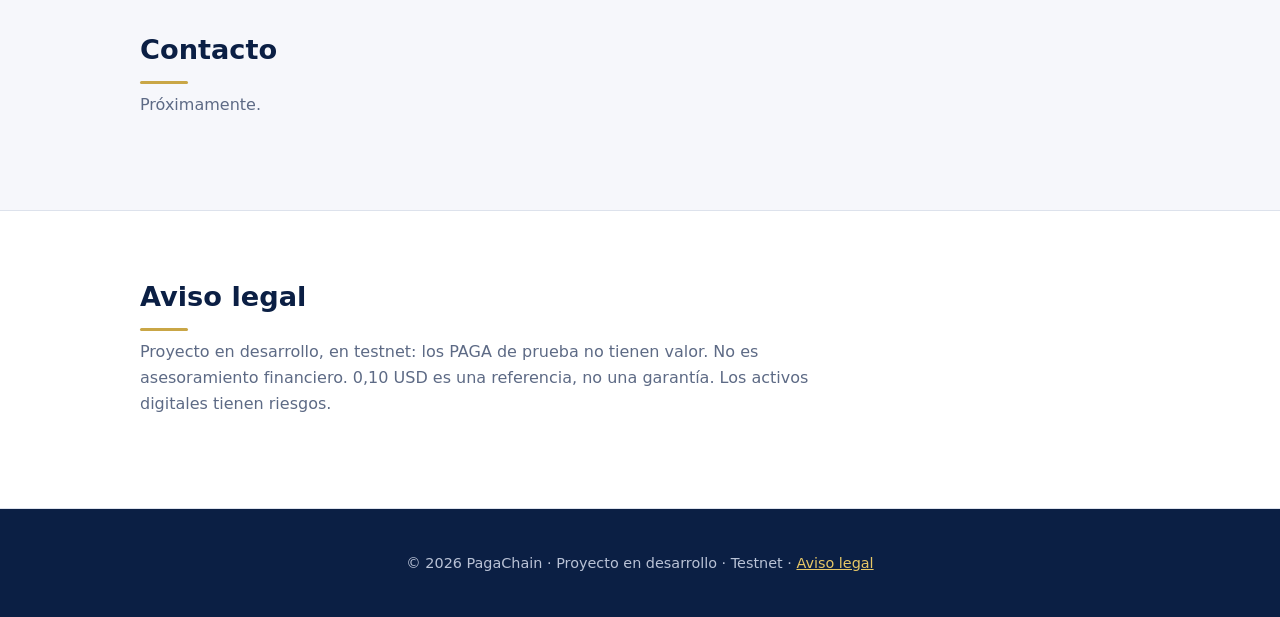
==== commit 737ec4ea: "Qué es Paga: vídeo de envío de 10 PAGA en la tarjeta Tuyo" ====
--- a/index.html
+++ b/index.html
@@ -78,7 +78,7 @@
     <h2 data-en="What is Paga">Qué es Paga</h2>
     <div class="grid">
       <div class="card"><div class="icon">📱</div><h3 data-en="In your wallet">En tu cartera</h3><p data-en="Pay and get paid in a few taps.">Paga y cobra con unos toques.</p></div>
-      <div class="card"><div class="icon">🔑</div><h3 data-en="Yours">Tuyo</h3><p data-en="Only you control your PAGA.">Solo tú controlas tus PAGA.</p></div>
+      <div class="card"><div class="icon">🔑</div><h3 data-en="Yours">Tuyo</h3><video class="card-video" controls playsinline preload="metadata" poster="assets/paga-envio.jpg" width="448" height="672" aria-label="Video: envío de 10 PAGA / Video: sending 10 PAGA"><source src="assets/paga-envio.mp4" type="video/mp4"></video><p data-en="Only you control your PAGA.">Solo tú controlas tus PAGA.</p></div>
       <div class="card"><div class="icon">🪙</div><h3 data-en="1 PAGA = 0.10 USD">1 PAGA = 0,10 USD</h3><p data-en="Stable launch value.">Valor estable de lanzamiento.</p></div>
     </div>
   </div>
--- a/assets/style.css
+++ b/assets/style.css
@@ -59,3 +59,5 @@
 .card.highlight{border-left:4px solid var(--gold);font-size:1.08rem}
 .card.highlight p{color:var(--text)}
 .road .card h3{margin:0}
+.card-video{display:block;width:100%;height:auto;aspect-ratio:2/3;object-fit:cover;border-radius:12px;margin:6px 0 10px;background:var(--navy)}
+#que-es .grid{align-items:start}
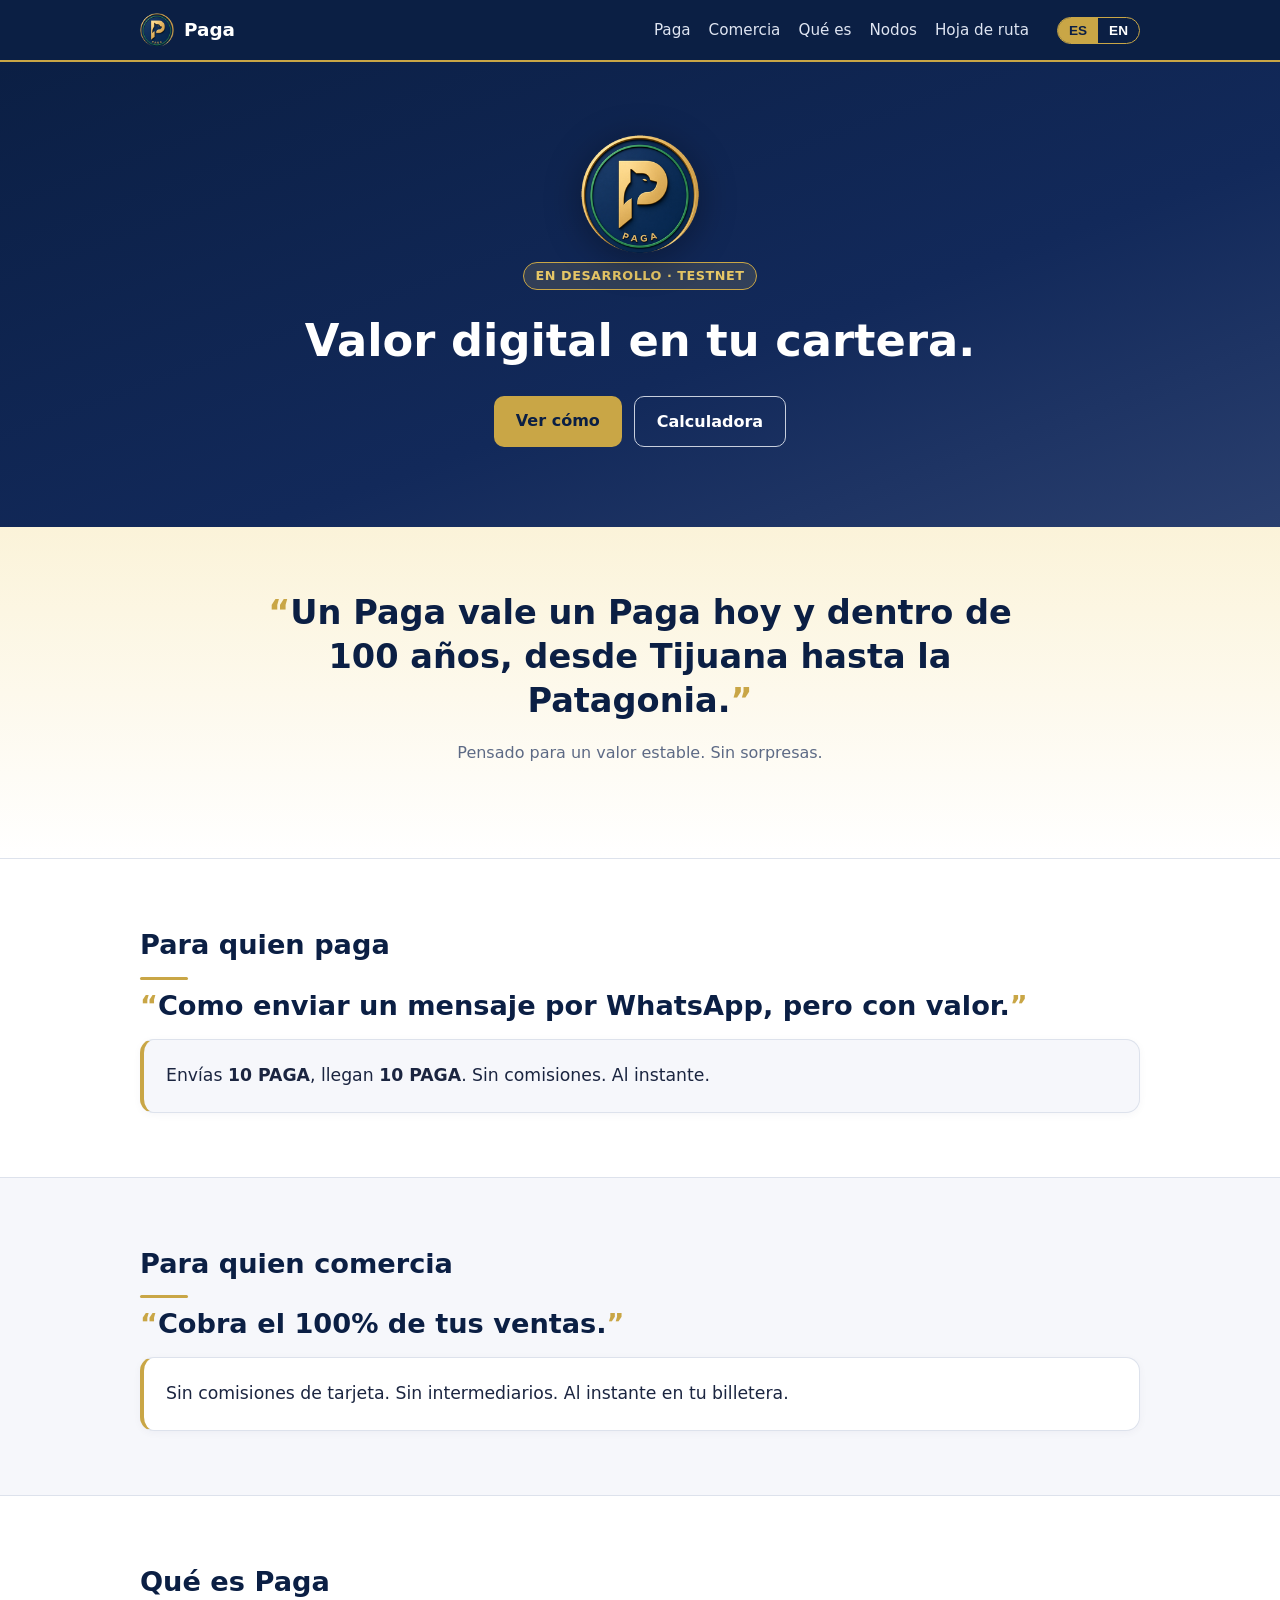
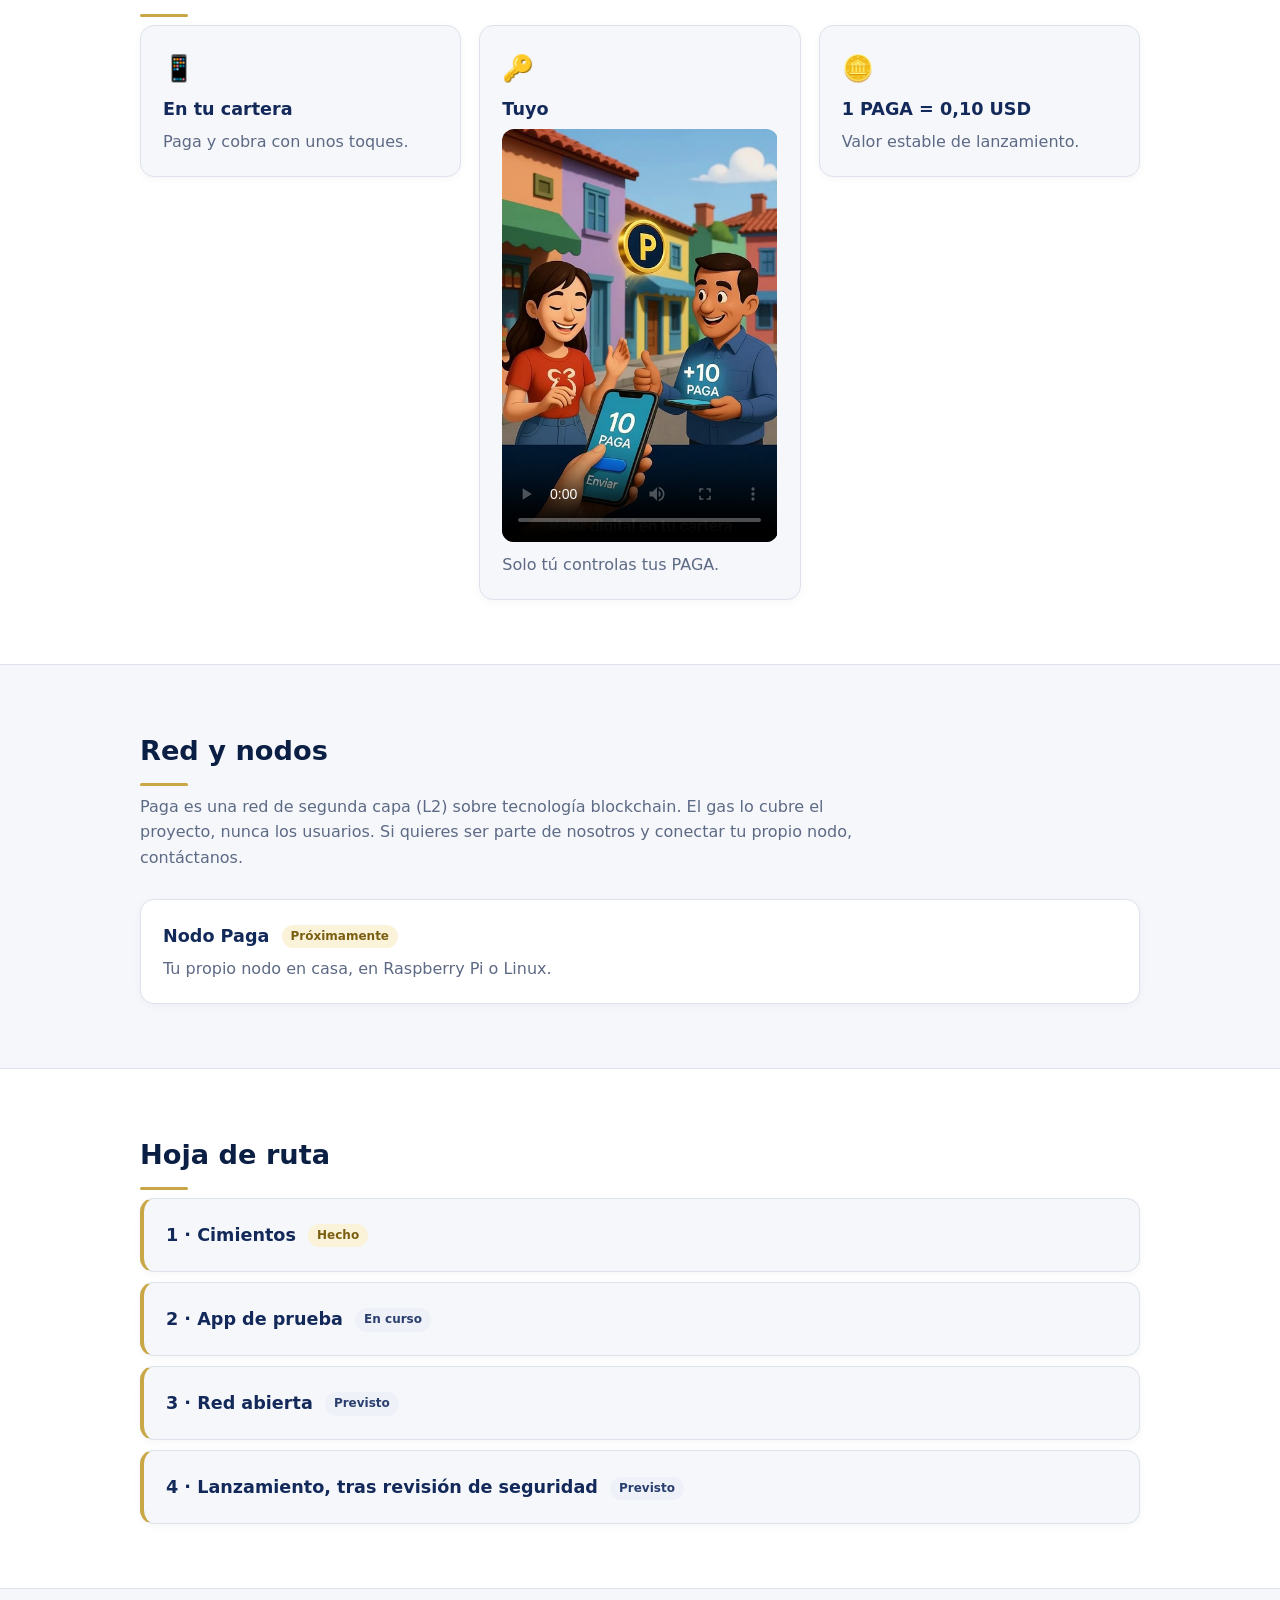
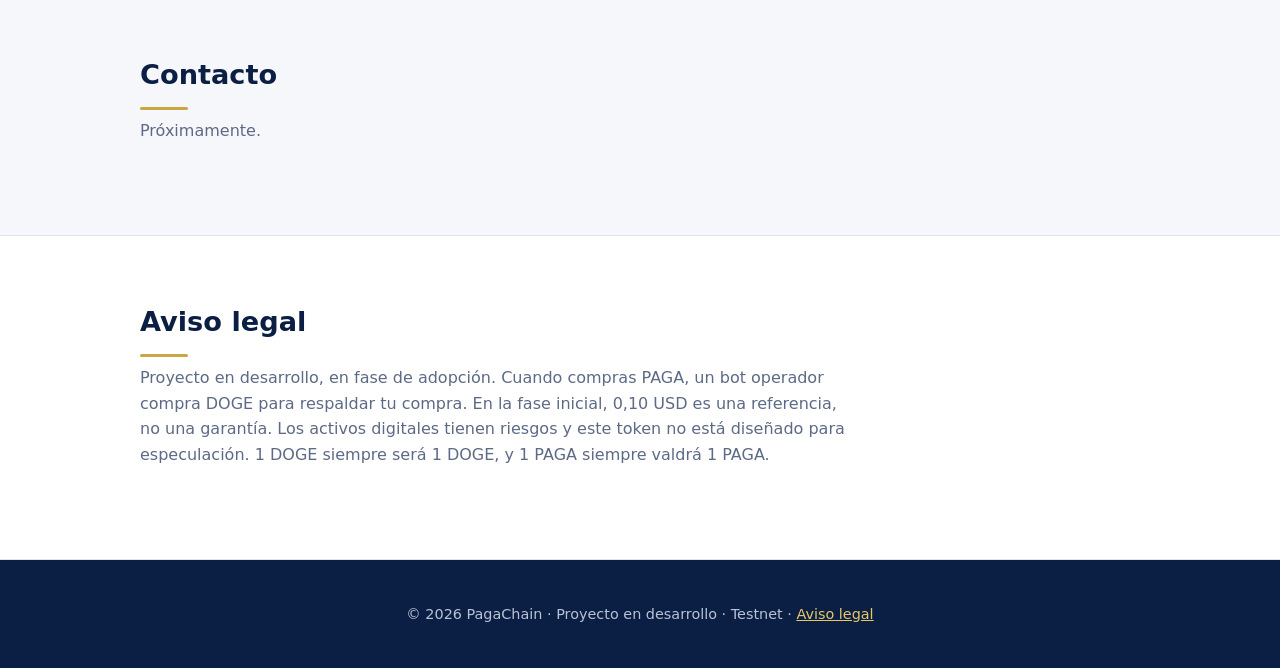
==== commit 922f729f: "Actualiza textos de Colaboradores (Red y nodos) y Aviso legal (ES/EN)" ====
--- a/index.html
+++ b/index.html
@@ -87,7 +87,7 @@
 <section id="red">
   <div class="wrap">
     <h2 data-en="Network and nodes">Red y nodos</h2>
-    <p class="lead" data-en="For collaborators: Paga is a layer-2 network (L2) on PulseChain. The project covers the gas, never the users.">Para colaboradores: Paga es una red de segunda capa (L2) sobre PulseChain. El gas lo cubre el proyecto, nunca los usuarios.</p>
+    <p class="lead" data-en="Paga is a layer-2 (L2) network built on blockchain technology. Gas is covered by the project, never by users. If you'd like to be part of us and connect your own node, get in touch.">Paga es una red de segunda capa (L2) sobre tecnología blockchain. El gas lo cubre el proyecto, nunca los usuarios. Si quieres ser parte de nosotros y conectar tu propio nodo, contáctanos.</p>
     <div class="card"><h3><span data-en="Paga Node">Nodo Paga</span> <span class="tag gold" data-en="Coming soon">Próximamente</span></h3><p data-en="Run a node at home, on a Raspberry Pi or Linux.">Tu propio nodo en casa, en Raspberry Pi o Linux.</p></div>
   </div>
 </section>
@@ -114,7 +114,7 @@
 <section id="aviso-legal" class="legal">
   <div class="wrap">
     <h2 data-en="Legal notice">Aviso legal</h2>
-    <p class="lead" data-en="Project in development, on testnet: test PAGA have no value. Not financial advice. 0.10 USD is a reference, not a guarantee. Digital assets carry risks.">Proyecto en desarrollo, en testnet: los PAGA de prueba no tienen valor. No es asesoramiento financiero. 0,10 USD es una referencia, no una garantía. Los activos digitales tienen riesgos.</p>
+    <p class="lead" data-en="Project in development, in the adoption phase. When you buy PAGA, an operator bot buys DOGE to back your purchase. In the initial phase, 0.10 USD is a reference, not a guarantee. Digital assets carry risks and this token is not designed for speculation. 1 DOGE will always be 1 DOGE, and 1 PAGA will always be worth 1 PAGA.">Proyecto en desarrollo, en fase de adopción. Cuando compras PAGA, un bot operador compra DOGE para respaldar tu compra. En la fase inicial, 0,10 USD es una referencia, no una garantía. Los activos digitales tienen riesgos y este token no está diseñado para especulación. 1 DOGE siempre será 1 DOGE, y 1 PAGA siempre valdrá 1 PAGA.</p>
   </div>
 </section>
 </main>
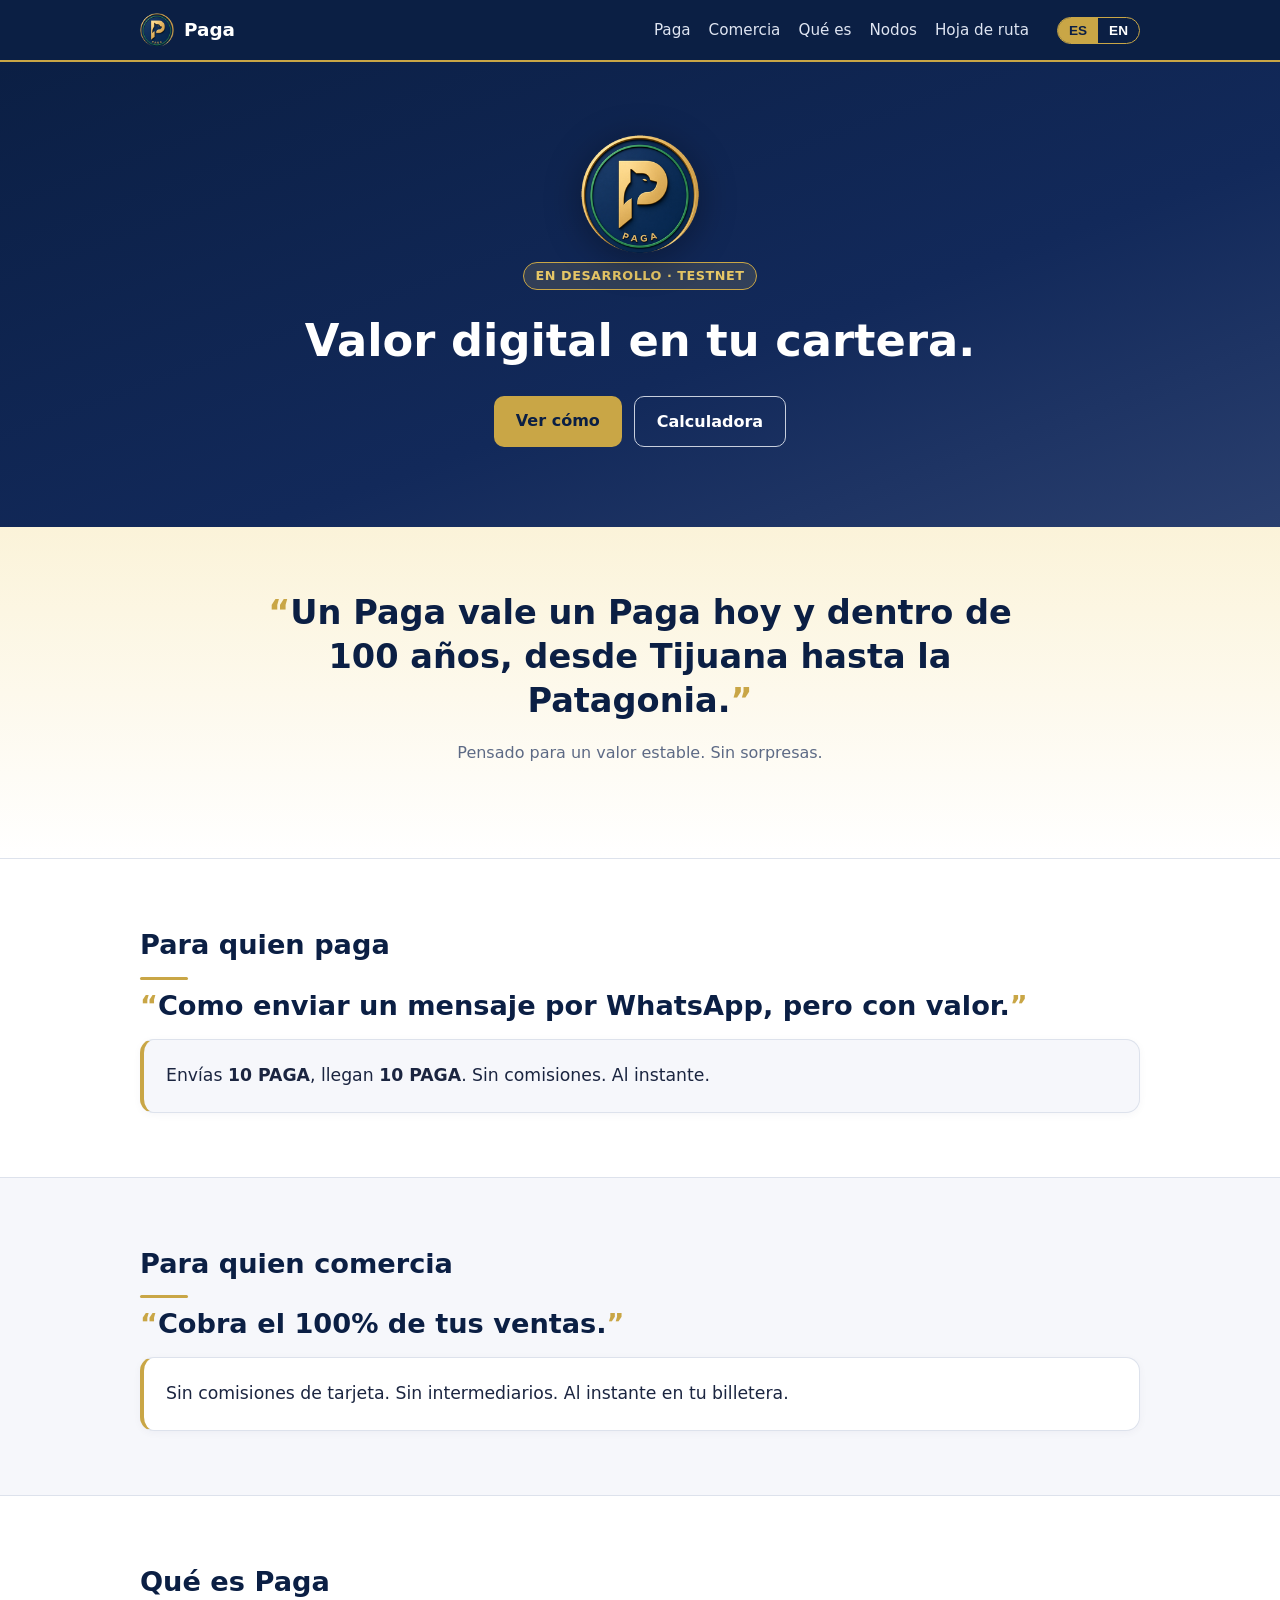
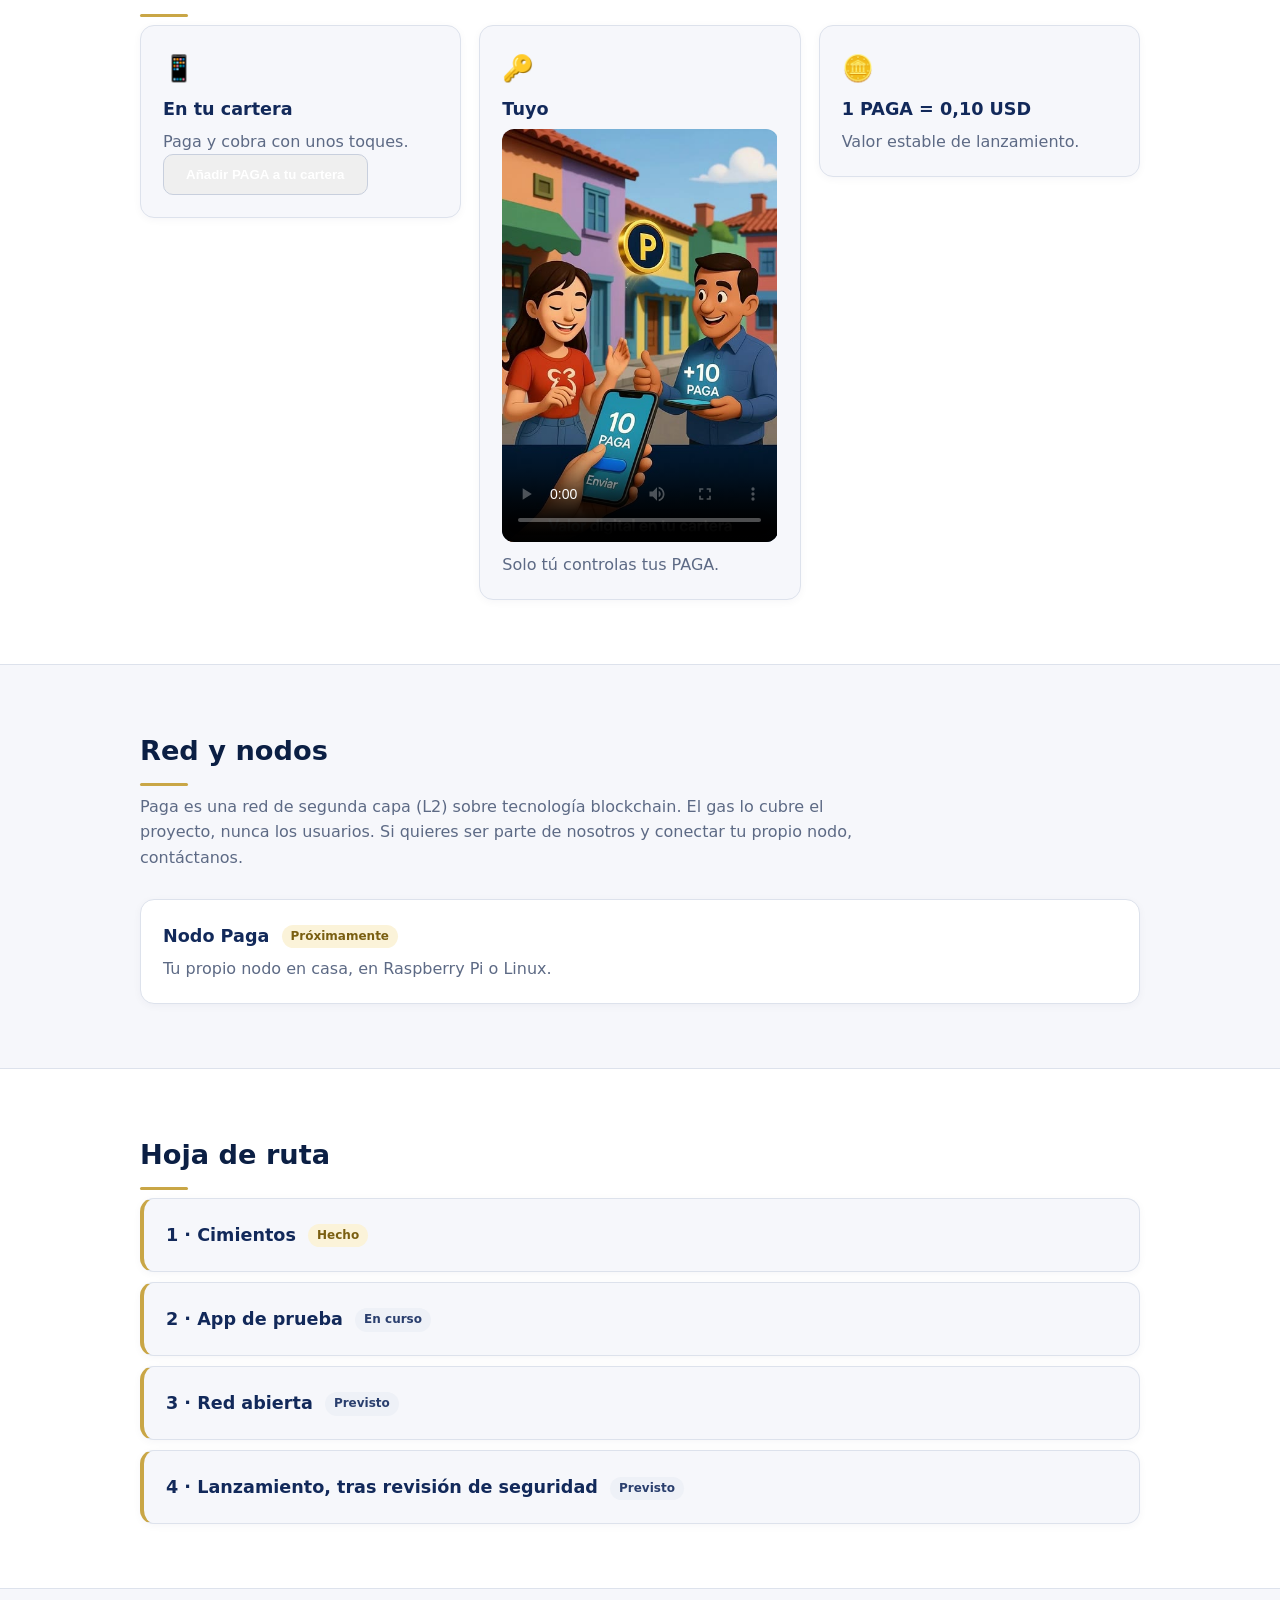
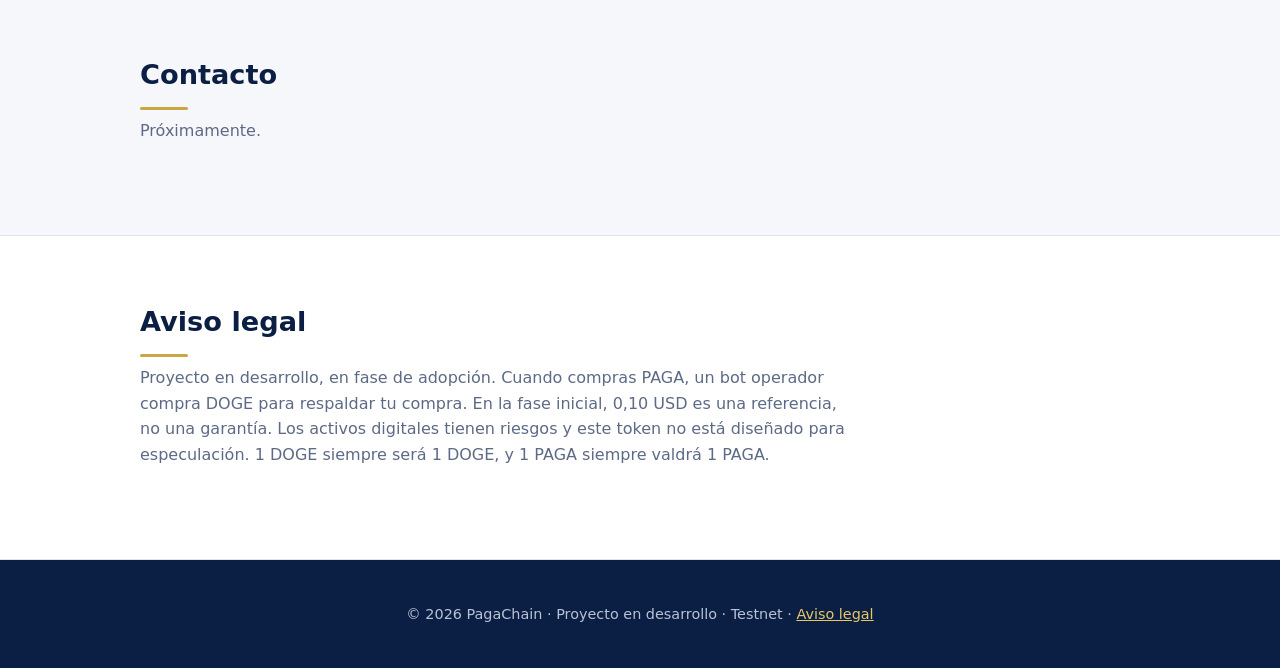
==== commit 4a77cb8d: "Botón 'Añadir PAGA a tu cartera' en Qué es Paga (wallet_addEthereumChain + watchAsset)" ====
--- a/index.html
+++ b/index.html
@@ -77,7 +77,7 @@
   <div class="wrap">
     <h2 data-en="What is Paga">Qué es Paga</h2>
     <div class="grid">
-      <div class="card"><div class="icon">📱</div><h3 data-en="In your wallet">En tu cartera</h3><p data-en="Pay and get paid in a few taps.">Paga y cobra con unos toques.</p></div>
+      <div class="card"><div class="icon">📱</div><h3 data-en="In your wallet">En tu cartera</h3><p data-en="Pay and get paid in a few taps.">Paga y cobra con unos toques.</p><p><button type="button" class="btn ghost" id="add-wallet" data-en="Add PAGA to your wallet">Añadir PAGA a tu cartera</button></p></div>
       <div class="card"><div class="icon">🔑</div><h3 data-en="Yours">Tuyo</h3><video class="card-video" controls playsinline preload="metadata" poster="assets/paga-envio.jpg" width="448" height="672" aria-label="Video: envío de 10 PAGA / Video: sending 10 PAGA"><source src="assets/paga-envio.mp4" type="video/mp4"></video><p data-en="Only you control your PAGA.">Solo tú controlas tus PAGA.</p></div>
       <div class="card"><div class="icon">🪙</div><h3 data-en="1 PAGA = 0.10 USD">1 PAGA = 0,10 USD</h3><p data-en="Stable launch value.">Valor estable de lanzamiento.</p></div>
     </div>
@@ -124,5 +124,27 @@
     <p>© 2026 PagaChain · <span data-en="Project in development · Testnet">Proyecto en desarrollo · Testnet</span> · <a href="#aviso-legal" data-en="Legal notice">Aviso legal</a></p>
   </div>
 </footer>
+
+<script>
+// Botón "Añadir PAGA a tu cartera": configura la red y el token en MetaMask y compatibles.
+// Datos de la red Paga (L2 propia). Rellenar RPC y dirección del token cuando estén desplegados.
+const PAGA_RED = {
+  chainId: '0x11ab1', // 72369
+  chainName: 'Paga',
+  nativeCurrency: { name: 'PAGA', symbol: 'PAGA', decimals: 18 },
+  rpcUrls: [''], // TODO: RPC público de la red Paga
+  blockExplorerUrls: []
+};
+const PAGA_TOKEN = ''; // TODO: dirección del contrato del token PAGA
+document.getElementById('add-wallet').addEventListener('click', async () => {
+  if (!window.ethereum) { alert('Instala MetaMask u otra cartera compatible / Install MetaMask or a compatible wallet.'); return; }
+  try {
+    await window.ethereum.request({ method: 'wallet_addEthereumChain', params: [PAGA_RED] });
+    if (PAGA_TOKEN) {
+      await window.ethereum.request({ method: 'wallet_watchAsset', params: { type: 'ERC20', options: { address: PAGA_TOKEN, symbol: 'PAGA', decimals: 18 } } });
+    }
+  } catch (e) { console.log(e); }
+});
+</script>
 </body>
 </html>
